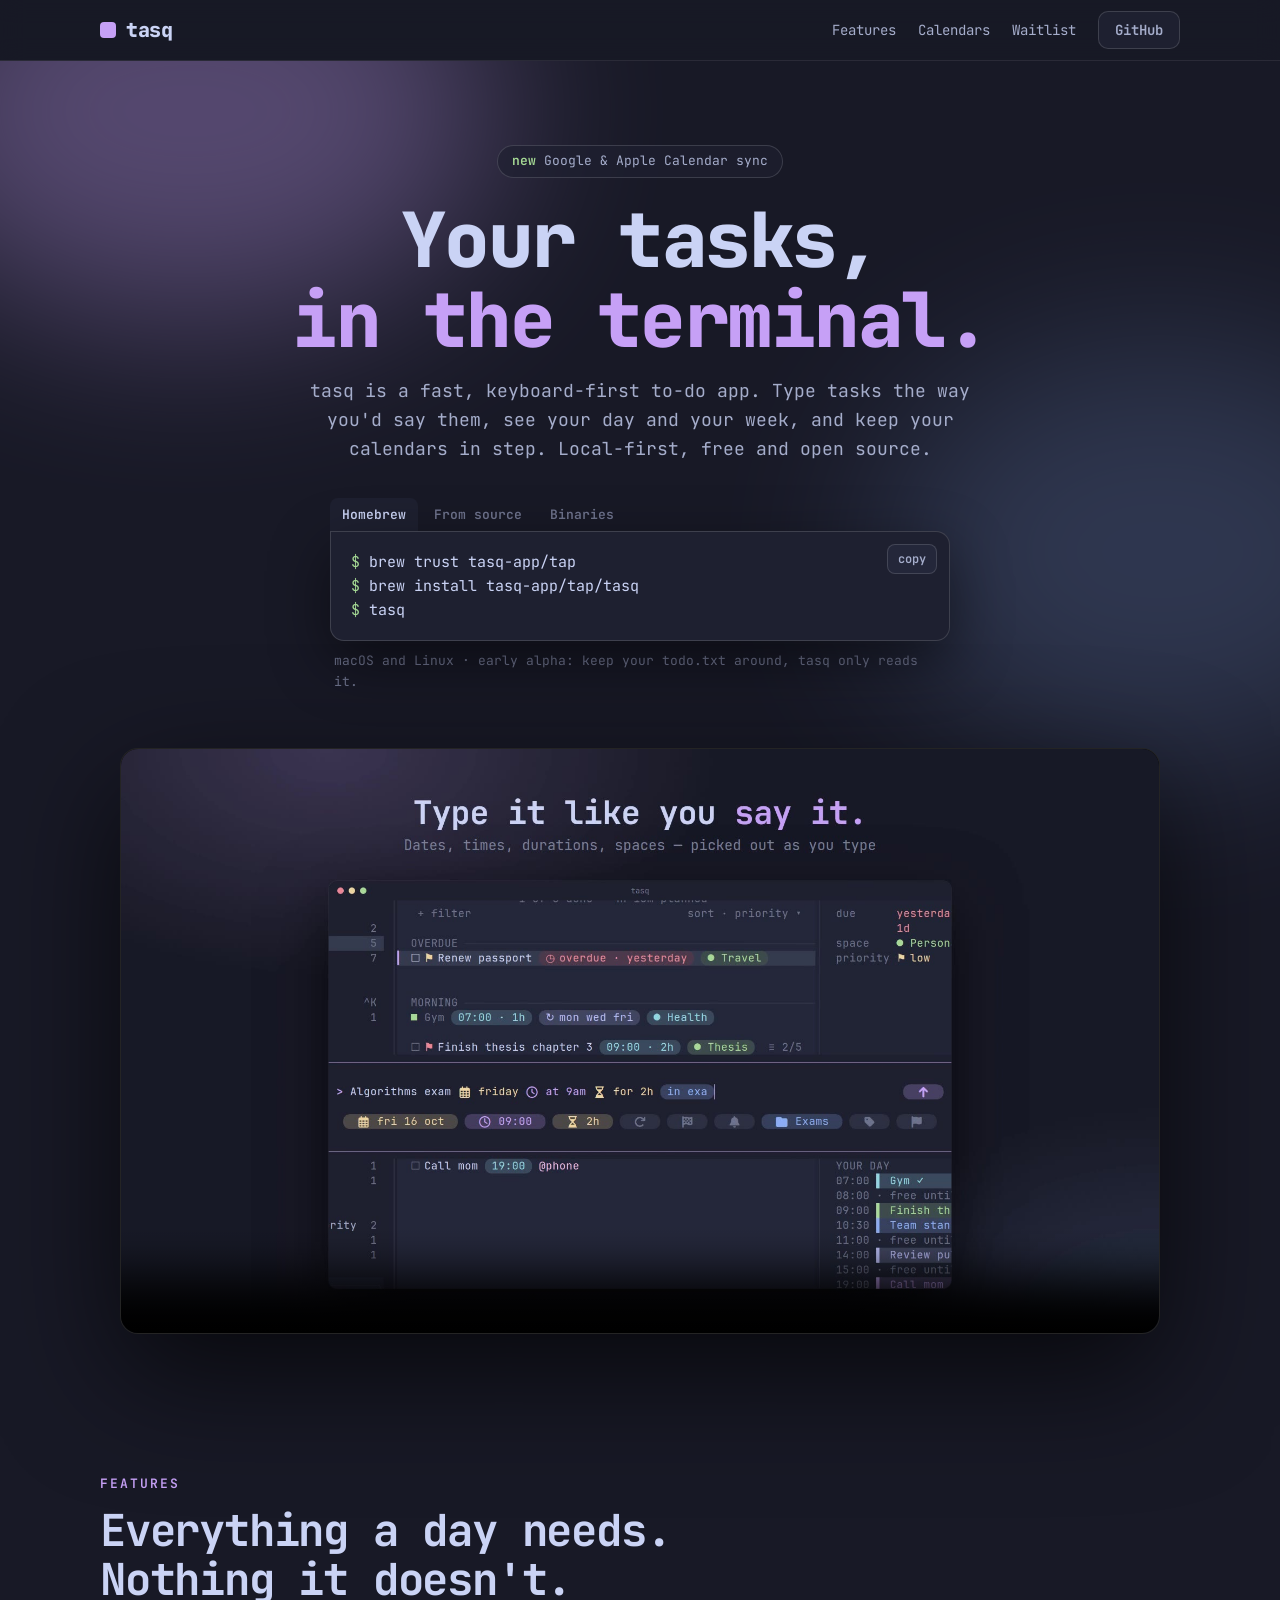
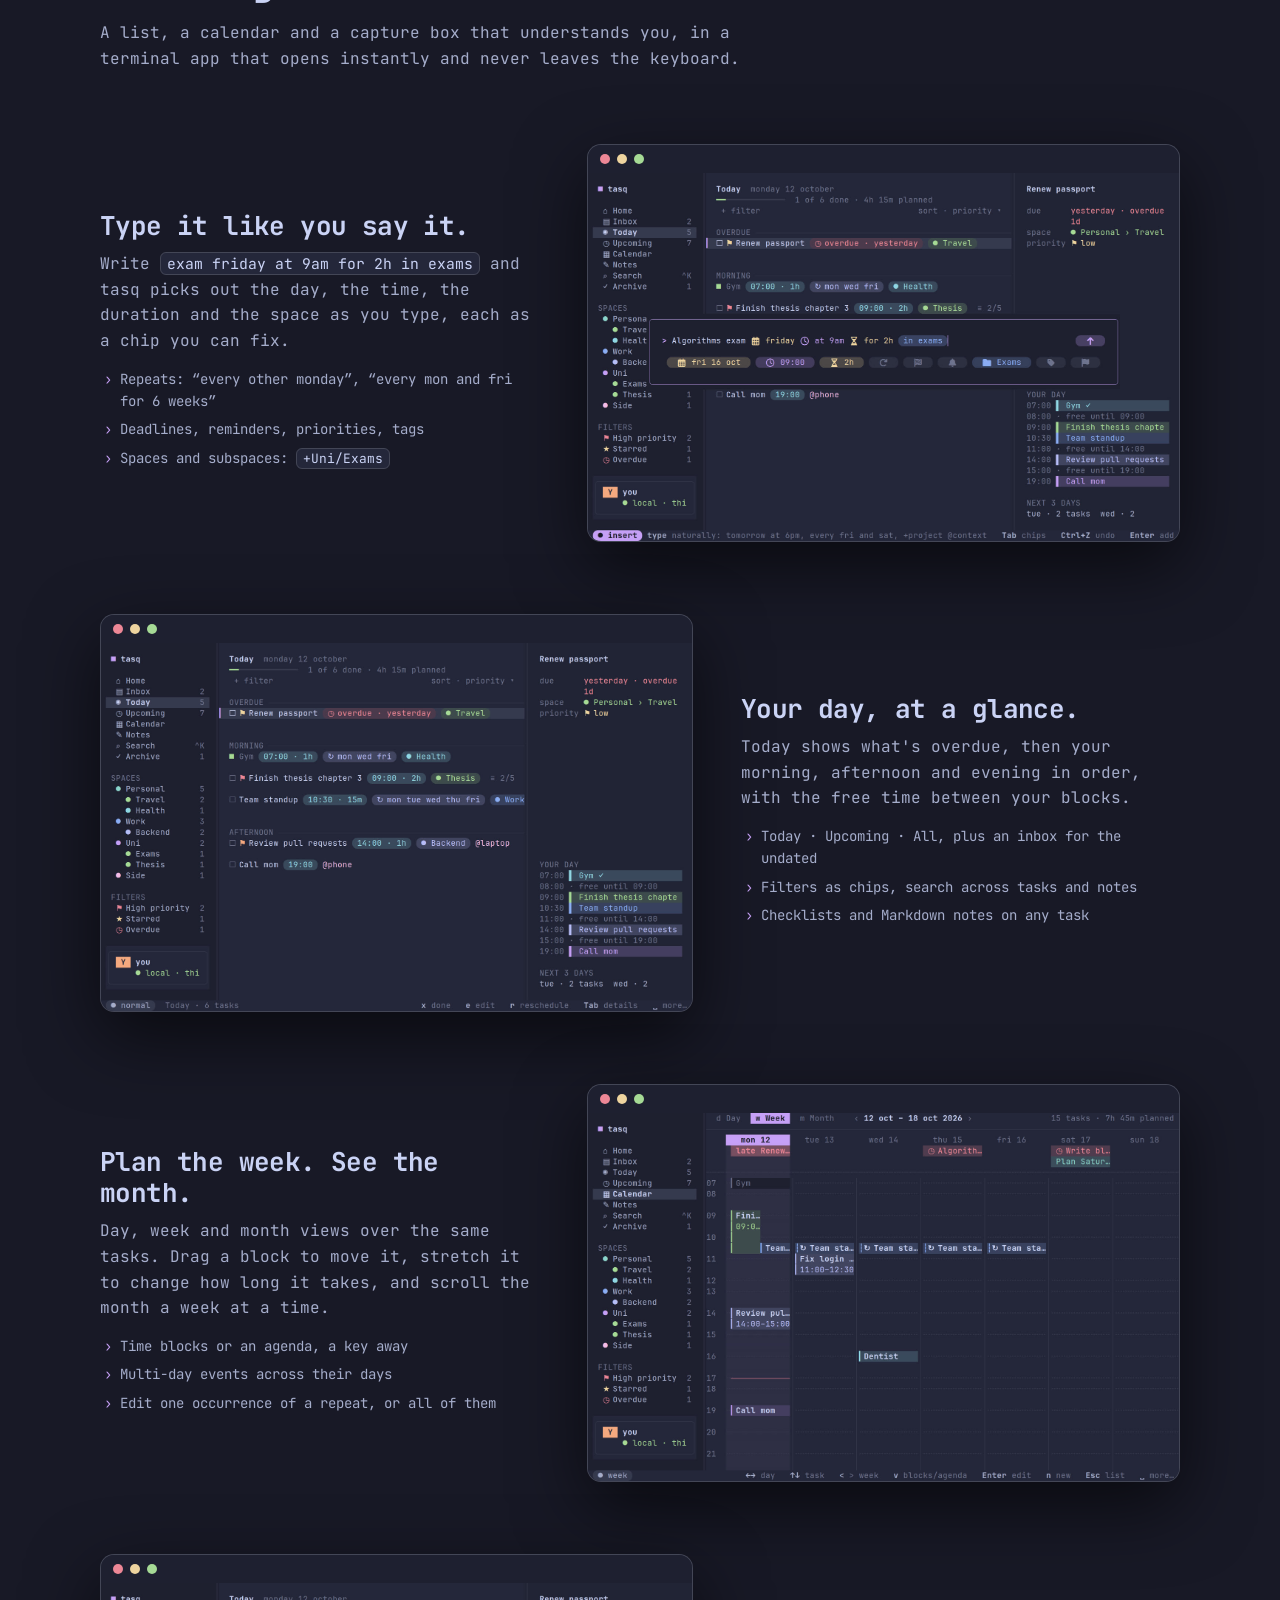
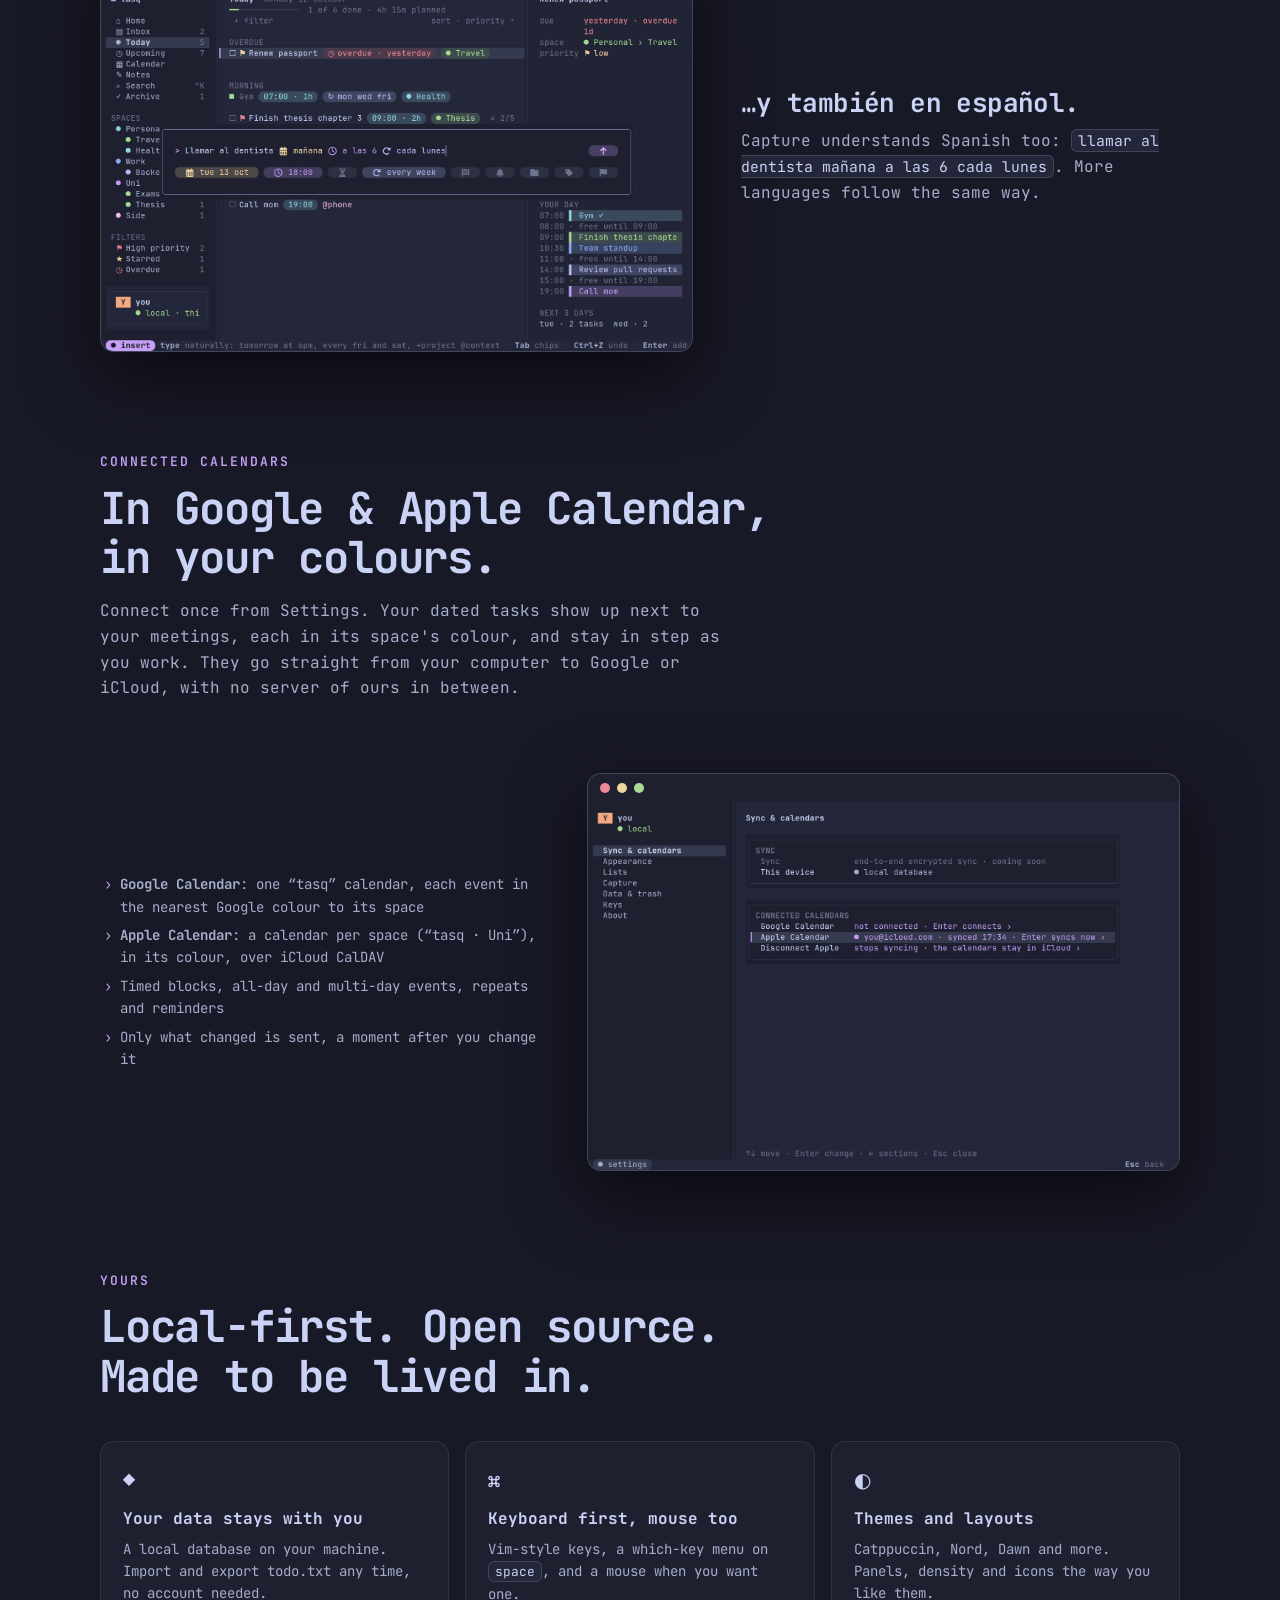
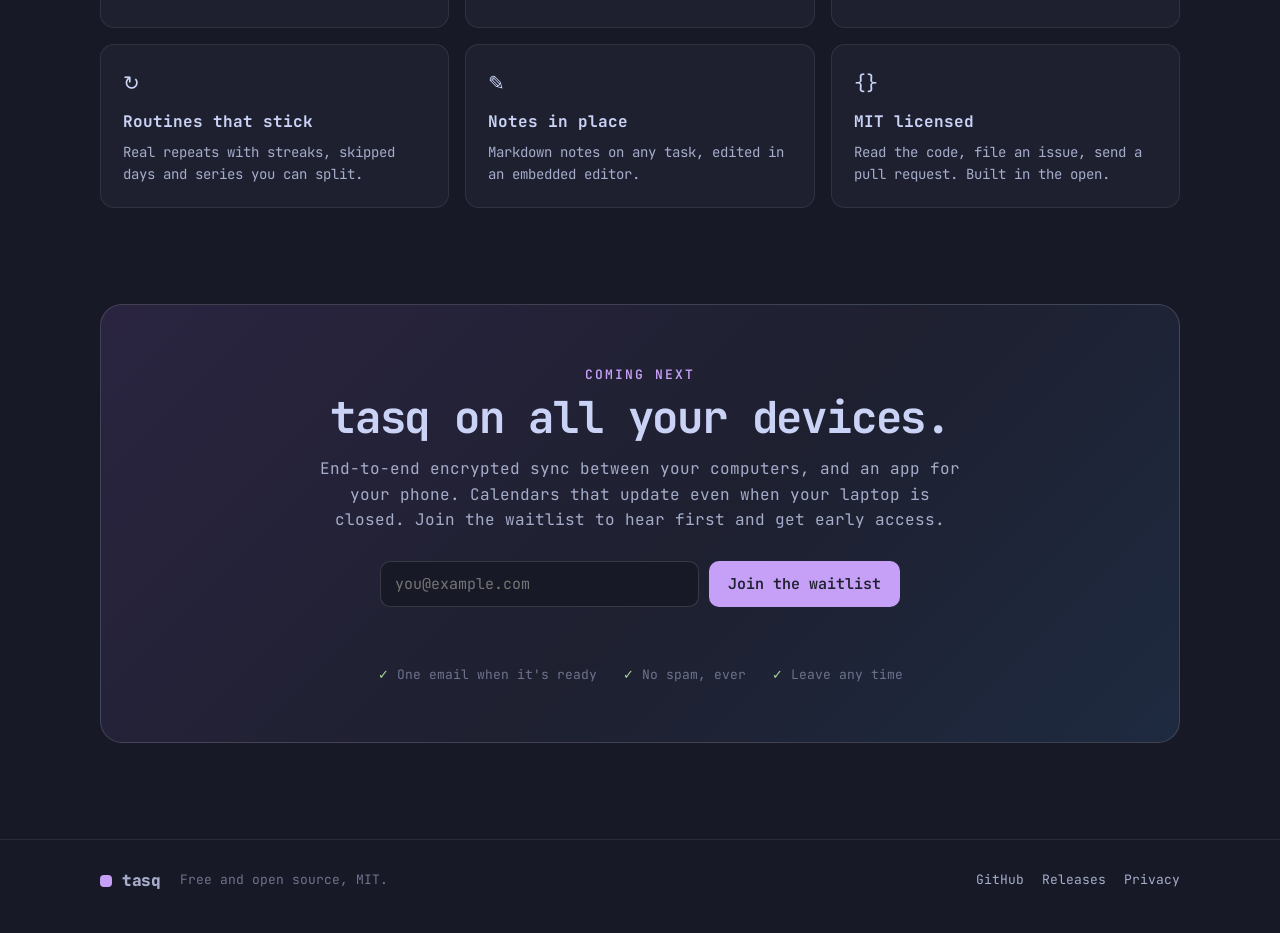
==== site/index.html @ 309f3941 "feat: landing page with the trailer, install and a waitlist site/ is a static landing page: the hero" ====
<!doctype html>
<html lang="en">
<head>
<meta charset="utf-8">
<meta name="viewport" content="width=device-width,initial-scale=1">
<title>tasq — your tasks, in the terminal</title>
<meta name="description" content="tasq is a fast, keyboard-first to-do app for the terminal: type tasks the way you'd say them, plan your day and week, and keep Google and Apple Calendar in step. Local-first, free and open source.">
<meta property="og:title" content="tasq — your tasks, in the terminal">
<meta property="og:description" content="Type tasks the way you'd say them, plan your week, sync to Google and Apple Calendar. Local-first, free and open source.">
<meta property="og:image" content="img/poster.jpg">
<meta name="twitter:card" content="summary_large_image">
<link rel="icon" href="data:image/svg+xml,%3Csvg xmlns='http://www.w3.org/2000/svg' viewBox='0 0 16 16'%3E%3Crect width='16' height='16' rx='3' fill='%23c6a0f6'/%3E%3C/svg%3E">
<link rel="preconnect" href="https://fonts.googleapis.com">
<link rel="preconnect" href="https://fonts.gstatic.com" crossorigin>
<link href="https://fonts.googleapis.com/css2?family=JetBrains+Mono:wght@400;600;800&display=swap" rel="stylesheet">
<style>
:root{
  --bg:#181926; --bg2:#1e2030; --panel:#24273a; --line:#ffffff14; --line2:#ffffff24;
  --fg:#cad3f5; --dim:#a5adcb; --mute:#6e738d;
  --accent:#c6a0f6; --green:#a6da95; --blue:#8aadf4; --pink:#f5bde6; --peach:#f5a97f; --red:#ed8796; --yellow:#eed49f;
  --r:14px; --mono:"JetBrains Mono",ui-monospace,SFMono-Regular,Menlo,monospace;
}
*{box-sizing:border-box}
html{scroll-behavior:smooth}
body{margin:0;background:var(--bg);color:var(--fg);font:16px/1.6 var(--mono);-webkit-font-smoothing:antialiased}
a{color:inherit}
img,video{display:block;max-width:100%;height:auto}
.wrap{max-width:1120px;margin:0 auto;padding:0 20px}
.glow{position:absolute;inset:0;pointer-events:none;overflow:hidden;z-index:0}
.glow::before,.glow::after{content:"";position:absolute;border-radius:50%;filter:blur(90px);opacity:.35}
.glow::before{width:620px;height:420px;left:-120px;top:-160px;background:#c6a0f6}
.glow::after{width:560px;height:420px;right:-160px;top:280px;background:#8aadf4;opacity:.2}

/* Nav */
nav{position:sticky;top:0;z-index:20;backdrop-filter:blur(12px);background:#181926cc;border-bottom:1px solid var(--line)}
nav .wrap{display:flex;align-items:center;gap:24px;height:60px}
.brand{display:flex;align-items:center;gap:10px;font-weight:800;font-size:20px;text-decoration:none;letter-spacing:-.5px}
.sq{width:16px;height:16px;border-radius:4px;background:var(--accent);display:inline-block}
nav .links{margin-left:auto;display:flex;gap:22px;align-items:center;font-size:14px}
nav .links a{text-decoration:none;color:var(--dim)}
nav .links a:hover{color:var(--fg)}
.btn{display:inline-flex;align-items:center;gap:8px;border-radius:10px;padding:9px 16px;font:600 14px var(--mono);text-decoration:none;border:1px solid var(--line2);background:var(--bg2);color:var(--fg);cursor:pointer}
.btn:hover{border-color:#ffffff40}
.btn.primary{background:var(--accent);color:#1e2030;border-color:transparent}
.btn.primary:hover{filter:brightness(1.07)}

/* Hero */
header{position:relative;padding:84px 0 40px;text-align:center}
header .wrap{position:relative;z-index:1}
.badge{display:inline-flex;gap:8px;align-items:center;font-size:13px;color:var(--dim);border:1px solid var(--line2);border-radius:99px;padding:5px 14px;background:#1e2030aa}
.badge b{color:var(--green);font-weight:600}
h1{font-size:clamp(38px,7vw,76px);line-height:1.05;letter-spacing:-2.5px;margin:22px 0 18px;font-weight:800}
h1 em{font-style:normal;color:var(--accent)}
.lede{max-width:720px;margin:0 auto;color:var(--dim);font-size:clamp(15px,2vw,18px)}

/* Install */
.install{max-width:620px;margin:34px auto 0;text-align:left}
.tabs{display:flex;gap:4px;font-size:13px}
.tabs button{font:600 13px var(--mono);color:var(--mute);background:none;border:0;padding:8px 12px;border-radius:8px 8px 0 0;cursor:pointer}
.tabs button[aria-selected=true]{color:var(--fg);background:var(--bg2)}
.term{position:relative;background:var(--bg2);border:1px solid var(--line2);border-radius:0 var(--r) var(--r) var(--r);padding:18px 64px 18px 20px;font-size:15px;box-shadow:0 20px 60px #0007}
.term pre{margin:0;white-space:pre-wrap;word-break:break-word;font:inherit}
.term .p{color:var(--green);user-select:none}
.term .c{color:var(--mute)}
.copy{position:absolute;right:12px;top:12px;font:600 12px var(--mono);color:var(--dim);background:var(--panel);border:1px solid var(--line2);border-radius:8px;padding:6px 10px;cursor:pointer}
.copy:hover{color:var(--fg)}
.note{font-size:13px;color:var(--mute);margin:10px 4px 0}
.note a{color:var(--dim)}

/* Video */
.film{position:relative;z-index:1;margin:56px auto 0;max-width:1040px;border-radius:18px;overflow:hidden;border:1px solid var(--line2);box-shadow:0 40px 120px #000a;background:#000}
.film video{width:100%;aspect-ratio:16/9;height:auto}

/* Sections */
section{padding:96px 0 0}
.kicker{font-size:13px;letter-spacing:2px;text-transform:uppercase;color:var(--accent);font-weight:600}
h2{font-size:clamp(28px,4.4vw,44px);line-height:1.12;letter-spacing:-1.2px;margin:10px 0 14px}
.sub{color:var(--dim);max-width:640px}
.feature{display:grid;grid-template-columns:1fr 1.35fr;gap:48px;align-items:center;margin-top:72px}
.feature.flip{grid-template-columns:1.35fr 1fr}
.feature.flip .text{order:2}
.feature h3{font-size:26px;letter-spacing:-.6px;margin:0 0 10px;line-height:1.2}
.feature p{color:var(--dim);margin:0 0 14px}
.feature ul{margin:0;padding:0;list-style:none;color:var(--dim);font-size:14px}
.feature li{padding-left:20px;position:relative;margin:6px 0}
.feature li::before{content:"›";position:absolute;left:4px;color:var(--accent)}
.shot{border-radius:var(--r);overflow:hidden;border:1px solid var(--line2);box-shadow:0 24px 70px #0009;background:var(--panel)}
.shot .bar{height:28px;background:#1e2030;display:flex;gap:7px;align-items:center;padding-left:12px}
.shot .bar i{width:10px;height:10px;border-radius:50%;background:#ed8796}
.shot .bar i:nth-child(2){background:#eed49f}.shot .bar i:nth-child(3){background:#a6da95}
code.k{font:inherit;color:var(--fg);background:var(--panel);border:1px solid var(--line2);border-radius:6px;padding:1px 6px;font-size:.92em}

.grid{display:grid;grid-template-columns:repeat(3,1fr);gap:16px;margin-top:40px}
.card{background:var(--bg2);border:1px solid var(--line);border-radius:var(--r);padding:22px}
.card h4{margin:0 0 6px;font-size:16px}
.card p{margin:0;color:var(--dim);font-size:14px}
.card .ic{font-size:20px;margin-bottom:10px;display:block}

/* Waitlist */
.wait{position:relative;margin-top:96px;border-radius:22px;border:1px solid var(--line2);background:linear-gradient(135deg,#2a2440,#1e2030 55%,#1e2a40);padding:56px 40px;text-align:center;overflow:hidden}
.wait h2{margin-top:6px}
.wait .sub{margin:0 auto}
form.join{display:flex;gap:10px;max-width:520px;margin:28px auto 0}
form.join input{flex:1;min-width:0;font:15px var(--mono);color:var(--fg);background:#181926;border:1px solid var(--line2);border-radius:10px;padding:12px 14px}
form.join input:focus{outline:2px solid #c6a0f655;border-color:var(--accent)}
form.join .btn{padding:12px 18px;font-size:15px}
.hp{position:absolute;left:-9999px}
.msg{min-height:24px;margin-top:12px;font-size:14px;color:var(--dim)}
.msg.ok{color:var(--green)}.msg.err{color:var(--red)}
.perks{display:flex;gap:26px;justify-content:center;flex-wrap:wrap;margin-top:22px;font-size:13px;color:var(--mute)}
.perks span::before{content:"✓ ";color:var(--green)}

footer{margin-top:96px;border-top:1px solid var(--line);padding:28px 0 40px;color:var(--mute);font-size:13px}
footer .wrap{display:flex;gap:20px;flex-wrap:wrap;align-items:center}
footer .r{margin-left:auto;display:flex;gap:18px}
footer a{color:var(--dim);text-decoration:none}

@media (max-width:860px){
  .feature,.feature.flip{grid-template-columns:1fr;gap:22px;margin-top:56px}
  .feature.flip .text{order:0}
  .grid{grid-template-columns:1fr}
  nav .links a.hide{display:none}
  .wait{padding:40px 20px}
  form.join{flex-direction:column}
}
@media (prefers-reduced-motion:reduce){html{scroll-behavior:auto}}
</style>
</head>
<body>

<nav><div class="wrap">
  <a class="brand" href="#"><span class="sq"></span>tasq</a>
  <div class="links">
    <a class="hide" href="#features">Features</a>
    <a class="hide" href="#calendars">Calendars</a>
    <a href="#waitlist">Waitlist</a>
    <a class="btn" href="https://github.com/tasq-app/tasq">GitHub</a>
  </div>
</div></nav>

<header>
  <div class="glow"></div>
  <div class="wrap">
    <span class="badge"><b>new</b> Google &amp; Apple Calendar sync</span>
    <h1>Your tasks,<br><em>in the terminal.</em></h1>
    <p class="lede">tasq is a fast, keyboard-first to-do app. Type tasks the way you'd say them, see your day and your week, and keep your calendars in step. Local-first, free and open source.</p>

    <div class="install" id="install">
      <div class="tabs" role="tablist">
        <button role="tab" aria-selected="true" data-tab="brew">Homebrew</button>
        <button role="tab" aria-selected="false" data-tab="source">From source</button>
        <button role="tab" aria-selected="false" data-tab="bin">Binaries</button>
      </div>
      <div class="term">
        <pre data-pane="brew"><span class="p">$ </span>brew trust tasq-app/tap
<span class="p">$ </span>brew install tasq-app/tap/tasq
<span class="p">$ </span>tasq</pre>
        <pre data-pane="source" hidden><span class="p">$ </span>git clone https://github.com/tasq-app/tasq
<span class="p">$ </span>cd tasq &amp;&amp; ./install.sh</pre>
        <pre data-pane="bin" hidden><span class="c"># macOS (Apple silicon, Intel), Linux (x86_64, arm64), Windows</span>
<span class="p">→ </span><a href="https://github.com/tasq-app/tasq/releases/latest">github.com/tasq-app/tasq/releases</a></pre>
        <button class="copy" type="button">copy</button>
      </div>
      <p class="note">macOS and Linux · early alpha: keep your todo.txt around, tasq only reads it.</p>
    </div>

    <div class="film">
      <video src="tasq-trailer.mp4" poster="img/poster.jpg" controls playsinline muted preload="metadata"></video>
    </div>
  </div>
</header>

<main class="wrap">

<section id="features">
  <span class="kicker">Features</span>
  <h2>Everything a day needs.<br>Nothing it doesn't.</h2>
  <p class="sub">A list, a calendar and a capture box that understands you, in a terminal app that opens instantly and never leaves the keyboard.</p>

  <div class="feature">
    <div class="text">
      <h3>Type it like you say it.</h3>
      <p>Write <code class="k">exam friday at 9am for 2h in exams</code> and tasq picks out the day, the time, the duration and the space as you type, each as a chip you can fix.</p>
      <ul>
        <li>Repeats: “every other monday”, “every mon and fri for 6 weeks”</li>
        <li>Deadlines, reminders, priorities, tags</li>
        <li>Spaces and subspaces: <code class="k">+Uni/Exams</code></li>
      </ul>
    </div>
    <div class="shot"><div class="bar"><i></i><i></i><i></i></div><img src="img/capture.jpg" alt="The add box picking out friday, 9am, 2h and the Exams space as chips" width="1600" height="997" loading="lazy"></div>
  </div>

  <div class="feature flip">
    <div class="text">
      <h3>Your day, at a glance.</h3>
      <p>Today shows what's overdue, then your morning, afternoon and evening in order, with the free time between your blocks.</p>
      <ul>
        <li>Today · Upcoming · All, plus an inbox for the undated</li>
        <li>Filters as chips, search across tasks and notes</li>
        <li>Checklists and Markdown notes on any task</li>
      </ul>
    </div>
    <div class="shot"><div class="bar"><i></i><i></i><i></i></div><img src="img/today.jpg" alt="The Today view with overdue, morning and afternoon tasks and a YOUR DAY timeline" width="1600" height="997" loading="lazy"></div>
  </div>

  <div class="feature">
    <div class="text">
      <h3>Plan the week. See the month.</h3>
      <p>Day, week and month views over the same tasks. Drag a block to move it, stretch it to change how long it takes, and scroll the month a week at a time.</p>
      <ul>
        <li>Time blocks or an agenda, a key away</li>
        <li>Multi-day events across their days</li>
        <li>Edit one occurrence of a repeat, or all of them</li>
      </ul>
    </div>
    <div class="shot"><div class="bar"><i></i><i></i><i></i></div><img src="img/week.jpg" alt="The week view with time blocks for each day" width="1600" height="997" loading="lazy"></div>
  </div>

  <div class="feature flip">
    <div class="text">
      <h3>…y también en español.</h3>
      <p>Capture understands Spanish too: <code class="k">llamar al dentista mañana a las 6 cada lunes</code>. More languages follow the same way.</p>
    </div>
    <div class="shot"><div class="bar"><i></i><i></i><i></i></div><img src="img/spanish.jpg" alt="Spanish capture: mañana, a las 6 and cada lunes picked out as chips" width="1600" height="997" loading="lazy"></div>
  </div>
</section>

<section id="calendars">
  <span class="kicker">Connected calendars</span>
  <h2>In Google &amp; Apple Calendar,<br>in your colours.</h2>
  <p class="sub">Connect once from Settings. Your dated tasks show up next to your meetings, each in its space's colour, and stay in step as you work. They go straight from your computer to Google or iCloud, with no server of ours in between.</p>
  <div class="feature">
    <div class="text">
      <ul>
        <li><b>Google Calendar</b>: one “tasq” calendar, each event in the nearest Google colour to its space</li>
        <li><b>Apple Calendar</b>: a calendar per space (“tasq · Uni”), in its colour, over iCloud CalDAV</li>
        <li>Timed blocks, all-day and multi-day events, repeats and reminders</li>
        <li>Only what changed is sent, a moment after you change it</li>
      </ul>
    </div>
    <div class="shot"><div class="bar"><i></i><i></i><i></i></div><img src="img/calendars.jpg" alt="Settings with Google Calendar and a connected Apple Calendar" width="1600" height="997" loading="lazy"></div>
  </div>
</section>

<section>
  <span class="kicker">Yours</span>
  <h2>Local-first. Open source.<br>Made to be lived in.</h2>
  <div class="grid">
    <div class="card"><span class="ic">◆</span><h4>Your data stays with you</h4><p>A local database on your machine. Import and export todo.txt any time, no account needed.</p></div>
    <div class="card"><span class="ic">⌘</span><h4>Keyboard first, mouse too</h4><p>Vim-style keys, a which-key menu on <code class="k">space</code>, and a mouse when you want one.</p></div>
    <div class="card"><span class="ic">◐</span><h4>Themes and layouts</h4><p>Catppuccin, Nord, Dawn and more. Panels, density and icons the way you like them.</p></div>
    <div class="card"><span class="ic">↻</span><h4>Routines that stick</h4><p>Real repeats with streaks, skipped days and series you can split.</p></div>
    <div class="card"><span class="ic">✎</span><h4>Notes in place</h4><p>Markdown notes on any task, edited in an embedded editor.</p></div>
    <div class="card"><span class="ic">{}</span><h4>MIT licensed</h4><p>Read the code, file an issue, send a pull request. Built in the open.</p></div>
  </div>
</section>

<div class="wait" id="waitlist">
  <span class="kicker">Coming next</span>
  <h2>tasq on all your devices.</h2>
  <p class="sub">End-to-end encrypted sync between your computers, and an app for your phone. Calendars that update even when your laptop is closed. Join the waitlist to hear first and get early access.</p>
  <form class="join" id="join" novalidate>
    <input type="email" name="email" placeholder="you@example.com" autocomplete="email" required aria-label="Email address">
    <input class="hp" type="text" name="_gotcha" tabindex="-1" autocomplete="off" aria-hidden="true">
    <button class="btn primary" type="submit">Join the waitlist</button>
  </form>
  <div class="msg" id="msg" role="status"></div>
  <div class="perks"><span>One email when it's ready</span><span>No spam, ever</span><span>Leave any time</span></div>
</div>

</main>

<footer><div class="wrap">
  <a class="brand" href="#" style="font-size:16px"><span class="sq" style="width:12px;height:12px"></span>tasq</a>
  <span>Free and open source, MIT.</span>
  <div class="r">
    <a href="https://github.com/tasq-app/tasq">GitHub</a>
    <a href="https://github.com/tasq-app/tasq/releases">Releases</a>
    <a href="https://github.com/tasq-app/tasq/blob/main/PRIVACY.md">Privacy</a>
  </div>
</div></footer>

<script>
// Where waitlist sign-ups go: a Formspree-style endpoint (POST, JSON back).
// Empty: the form opens an email instead.
const WAITLIST_ENDPOINT = "";
const WAITLIST_EMAIL = "jfgm299@gmail.com";

// Install tabs and copy.
const panes = document.querySelectorAll('[data-pane]');
document.querySelectorAll('[data-tab]').forEach(b => b.addEventListener('click', () => {
  document.querySelectorAll('[data-tab]').forEach(x => x.setAttribute('aria-selected', x === b));
  panes.forEach(p => p.hidden = p.dataset.pane !== b.dataset.tab);
}));
document.querySelector('.copy').addEventListener('click', async e => {
  const pane = [...panes].find(p => !p.hidden);
  const text = pane.dataset.pane === 'bin'
    ? 'https://github.com/tasq-app/tasq/releases/latest'
    : pane.innerText.split('\n').map(l => l.replace(/^\$ /, '')).join('\n');
  try { await navigator.clipboard.writeText(text); e.target.textContent = 'copied'; }
  catch { e.target.textContent = 'select'; }
  setTimeout(() => e.target.textContent = 'copy', 1600);
});

// Waitlist.
const form = document.getElementById('join'), msg = document.getElementById('msg');
form.addEventListener('submit', async e => {
  e.preventDefault();
  const email = form.email.value.trim();
  msg.className = 'msg';
  if (!/^[^\s@]+@[^\s@]+\.[^\s@]+$/.test(email)) {
    msg.textContent = 'That email doesn\'t look right.'; msg.classList.add('err'); return;
  }
  if (form._gotcha.value) return;
  if (!WAITLIST_ENDPOINT) {
    location.href = `mailto:${WAITLIST_EMAIL}?subject=${encodeURIComponent('tasq waitlist')}&body=${encodeURIComponent('Add me to the tasq waitlist: ' + email)}`;
    return;
  }
  const btn = form.querySelector('button'); btn.disabled = true; msg.textContent = 'Joining…';
  try {
    const r = await fetch(WAITLIST_ENDPOINT, { method: 'POST', headers: { 'Accept': 'application/json' }, body: new FormData(form) });
    if (!r.ok) throw new Error(r.status);
    form.reset(); msg.textContent = 'You\'re on the list. Thanks!'; msg.classList.add('ok');
  } catch {
    msg.textContent = 'Couldn\'t sign you up just now, try again in a moment.'; msg.classList.add('err');
  } finally { btn.disabled = false; }
});
</script>
</body>
</html>
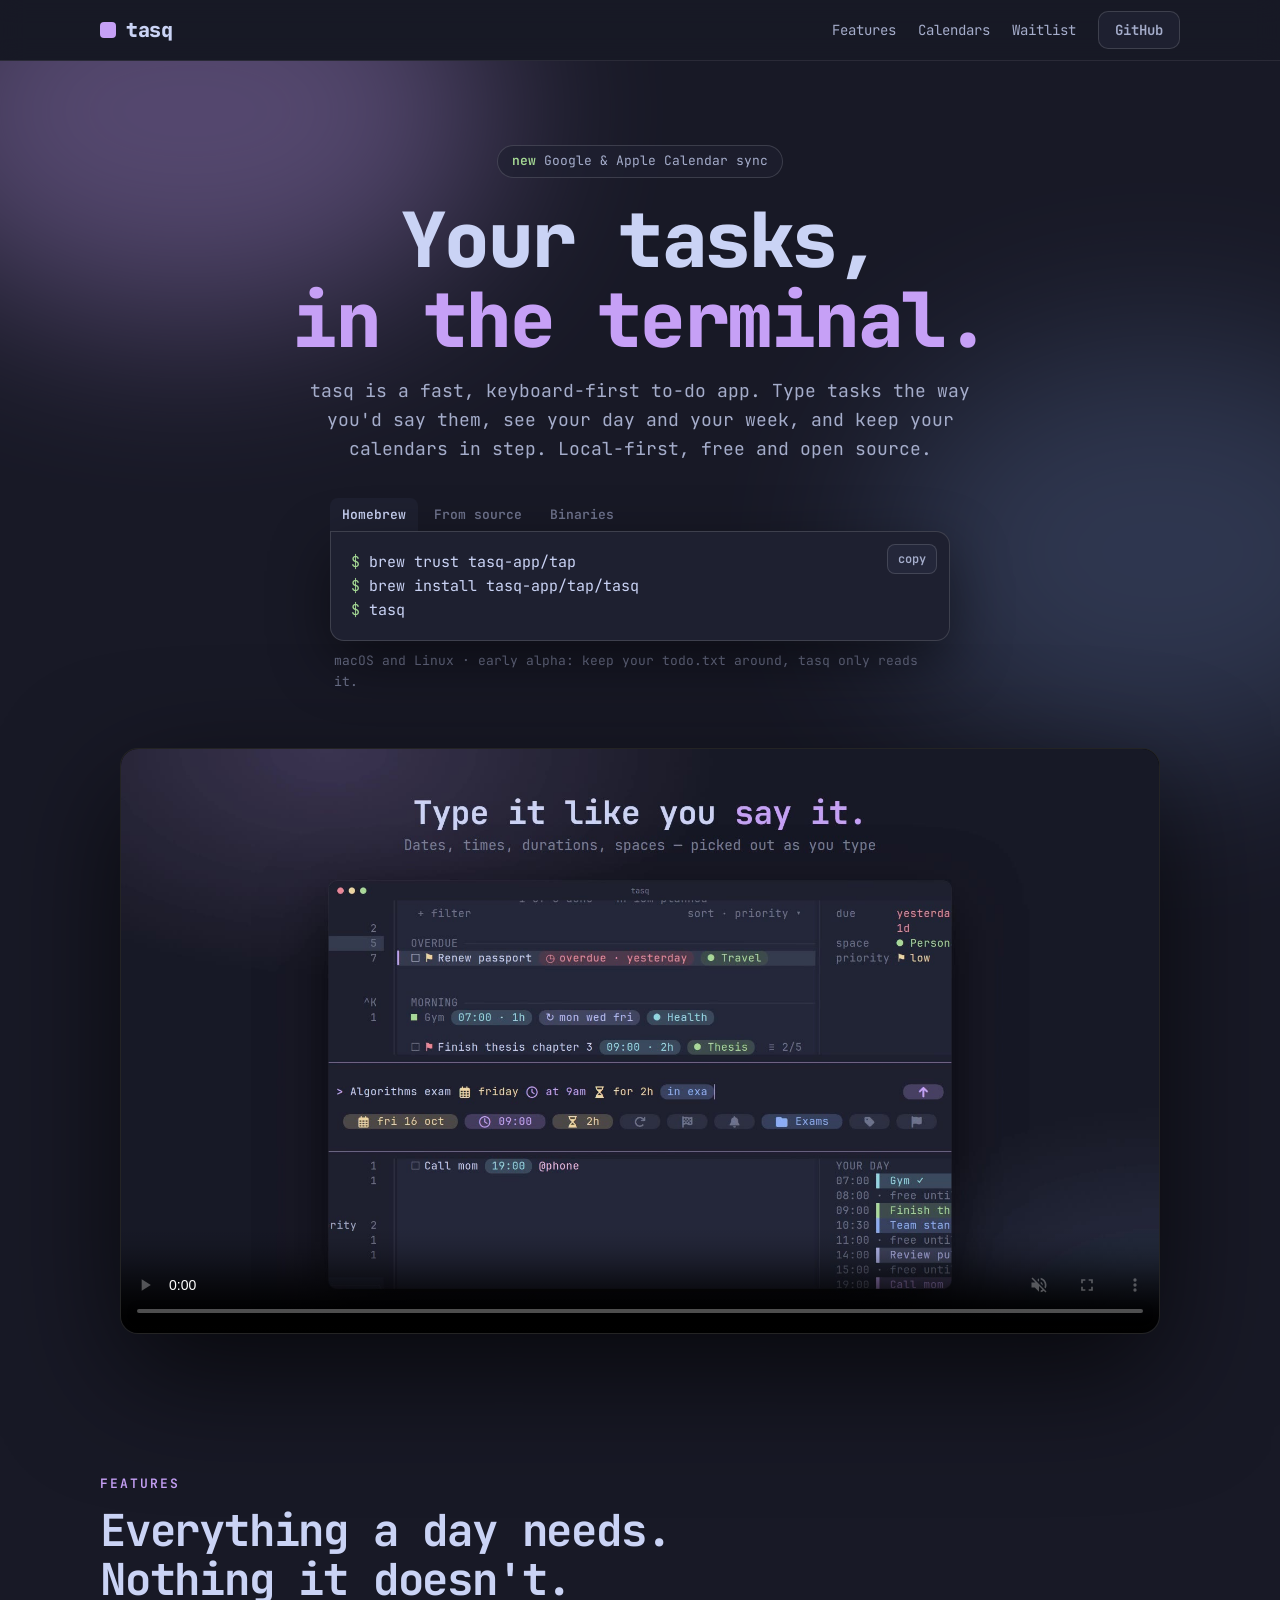
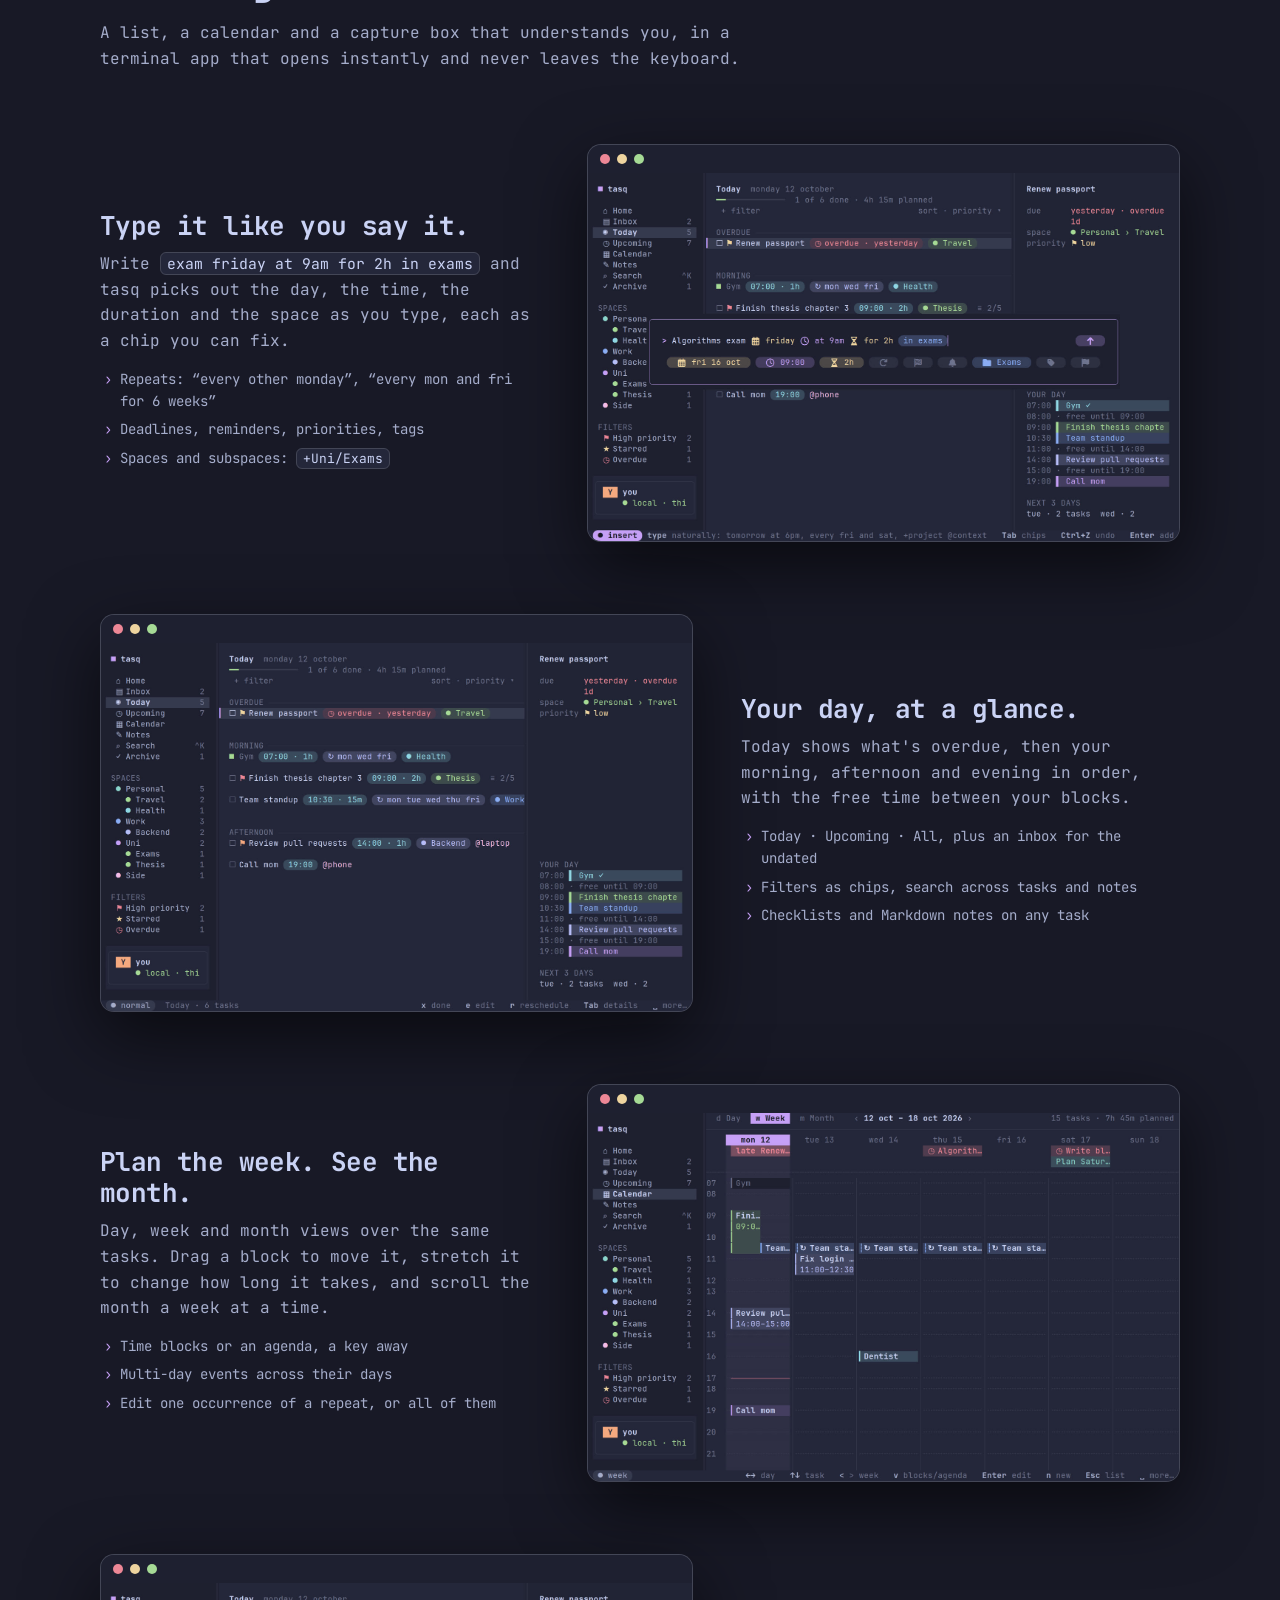
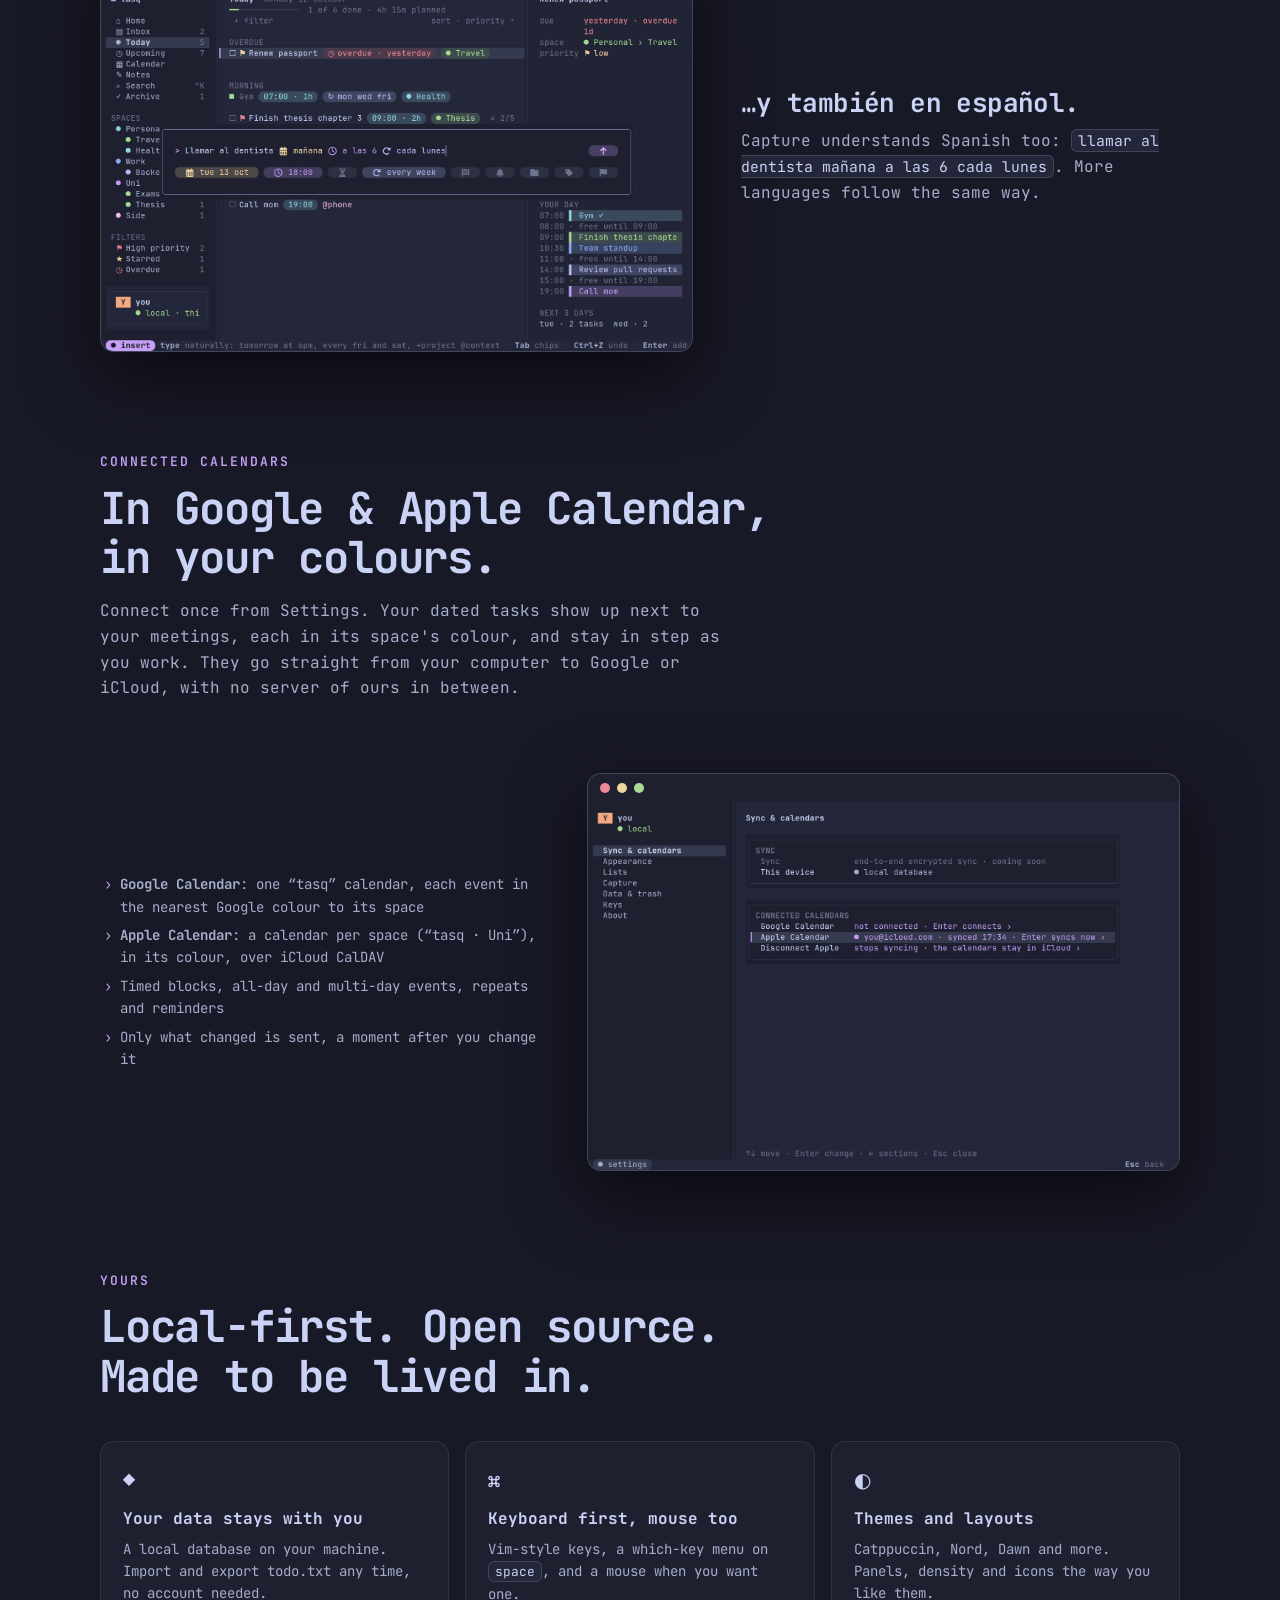
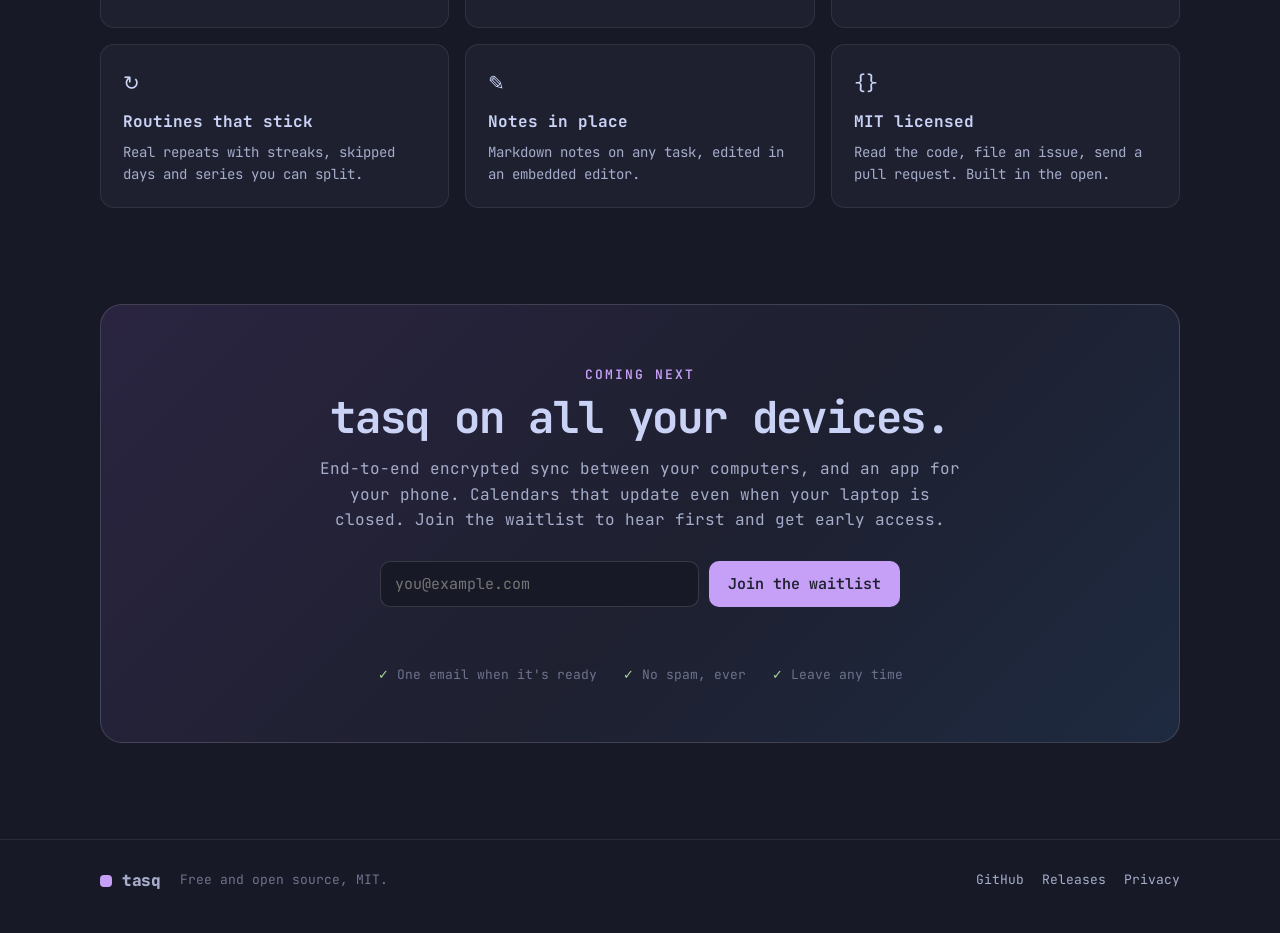
==== commit 9149f845: "chore: send waitlist sign-ups to Formspree" ====
--- a/site/index.html
+++ b/site/index.html
@@ -283,7 +283,7 @@
 <script>
 // Where waitlist sign-ups go: a Formspree-style endpoint (POST, JSON back).
 // Empty: the form opens an email instead.
-const WAITLIST_ENDPOINT = "";
+const WAITLIST_ENDPOINT = "https://formspree.io/f/meaawjvy";
 const WAITLIST_EMAIL = "jfgm299@gmail.com";
 
 // Install tabs and copy.
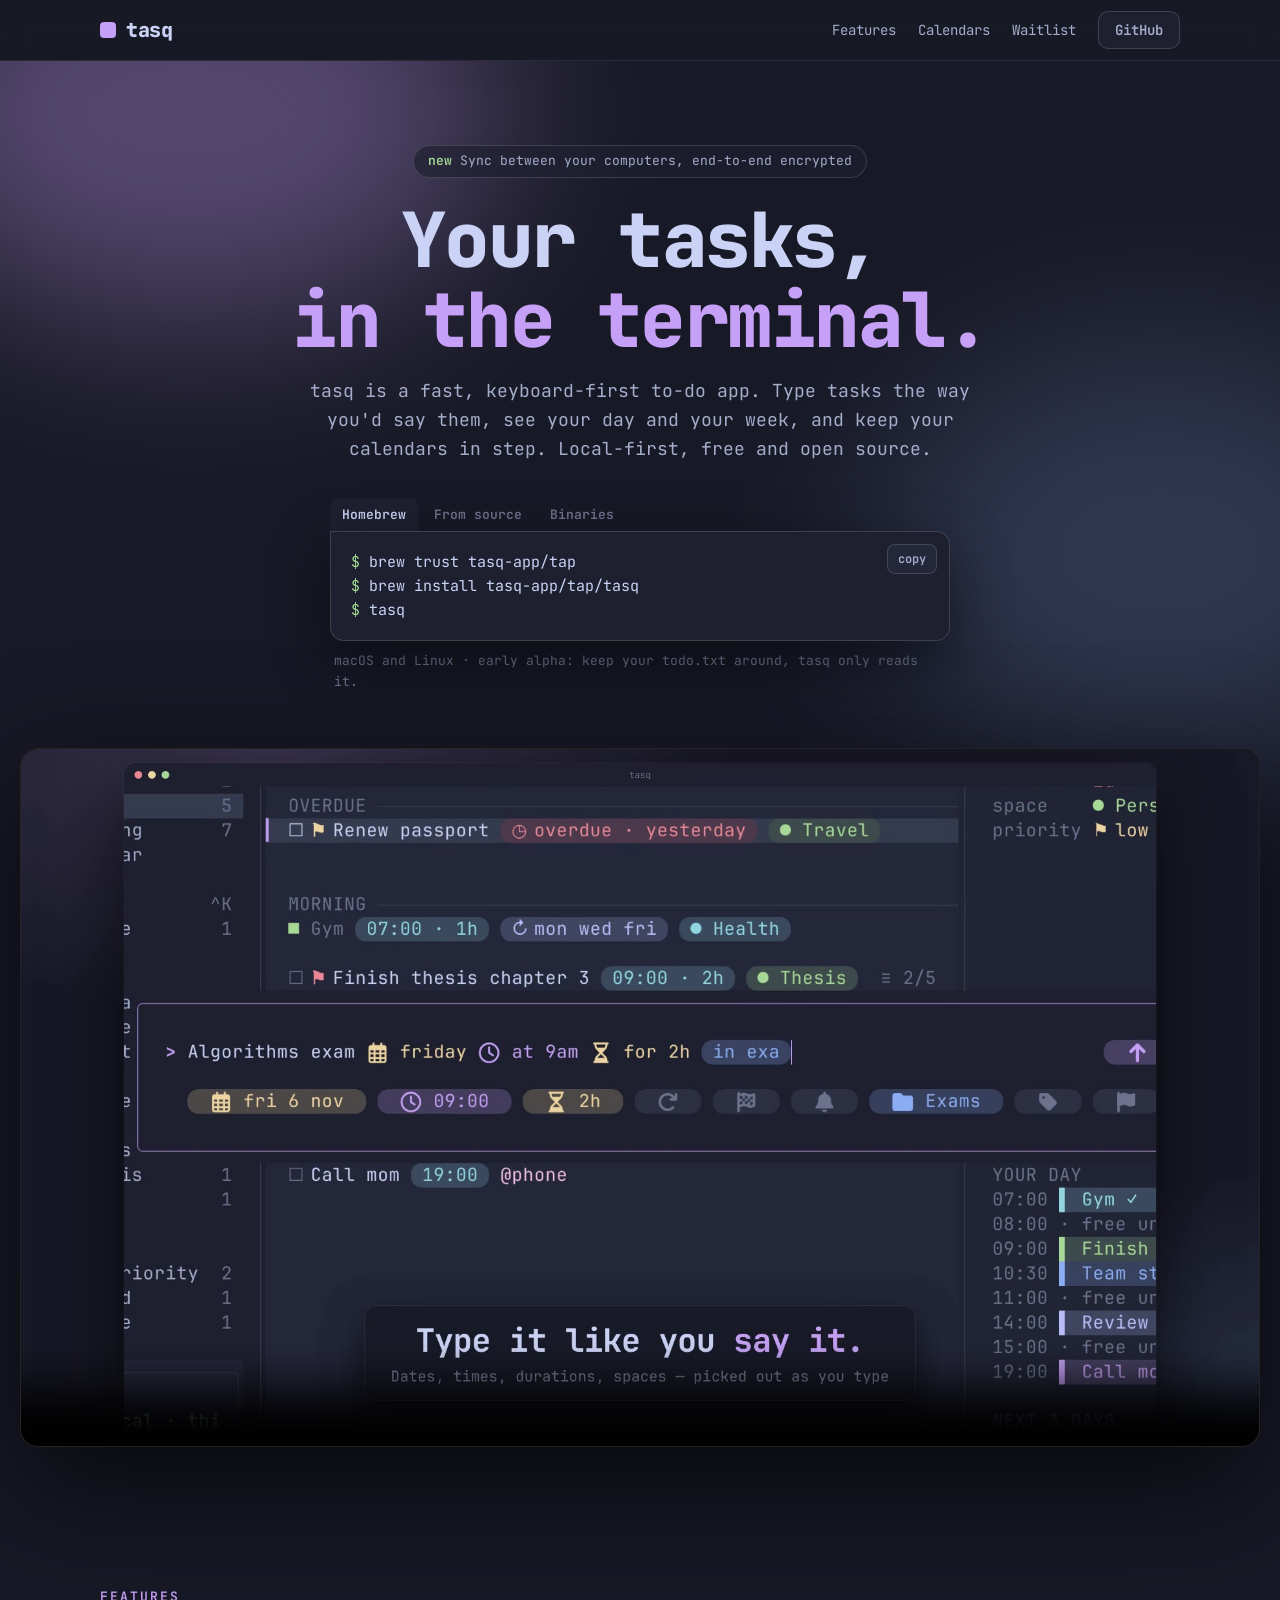
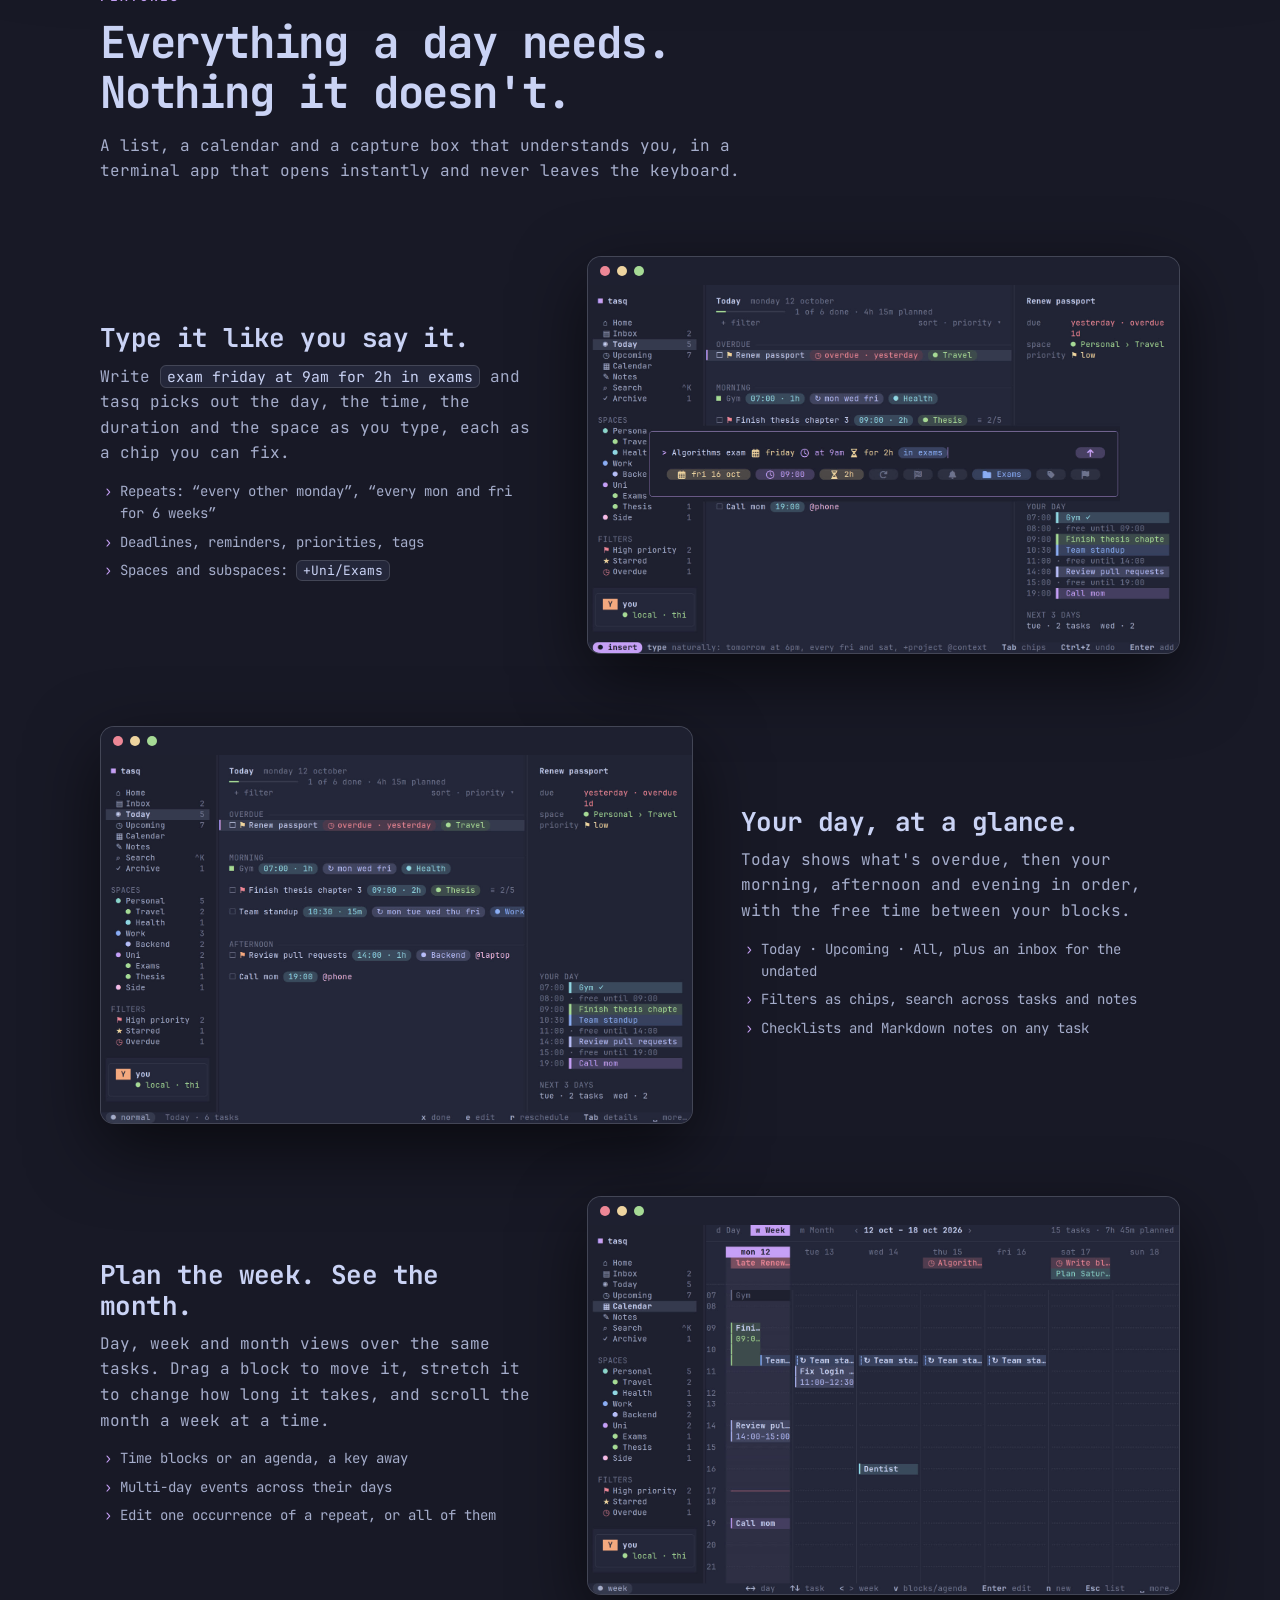
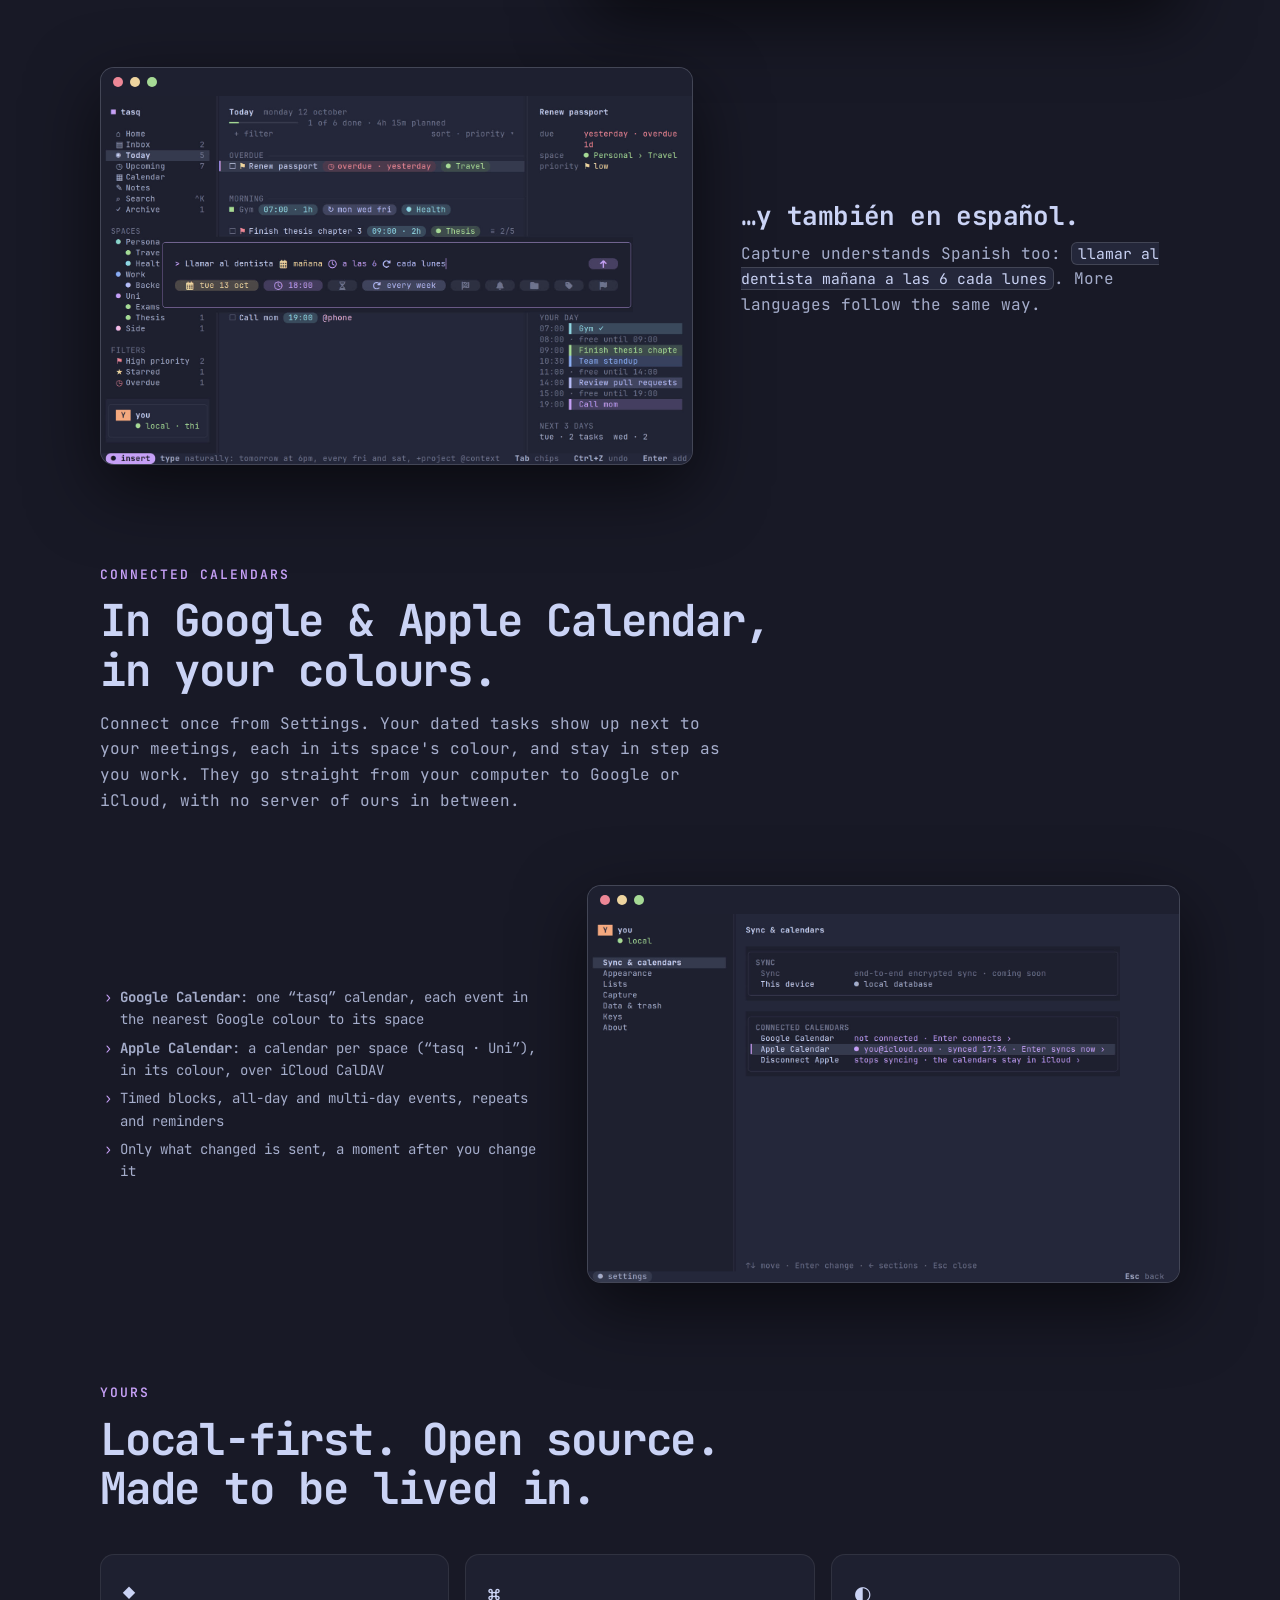
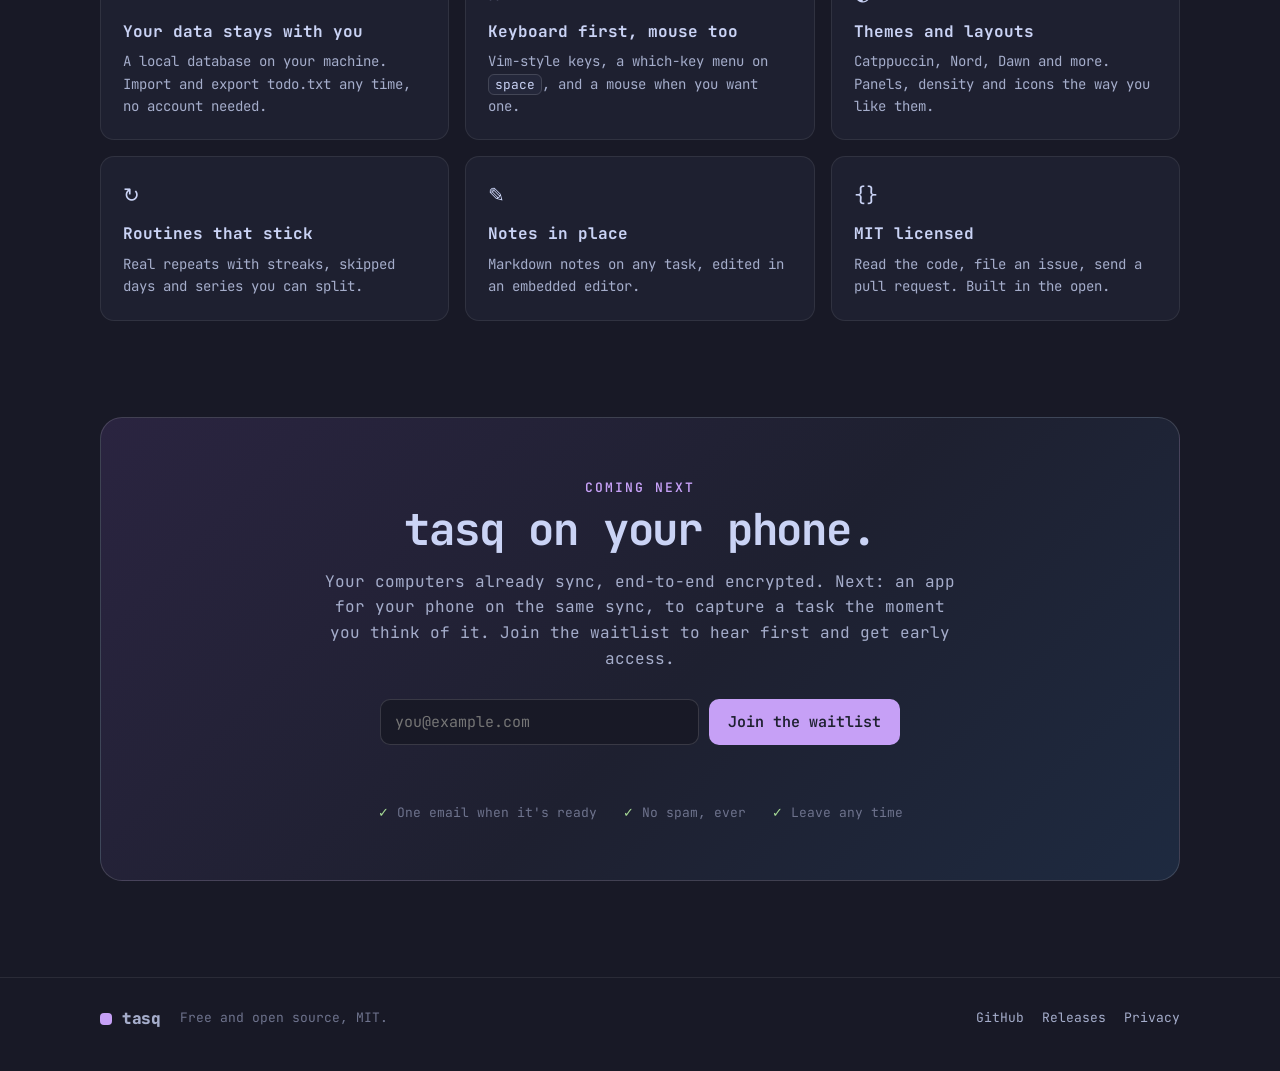
==== commit 2e33e246: "chore: a bigger trailer, and a portrait cut for phones The trailer was a small window in a wide fram" ====
--- a/site/index.html
+++ b/site/index.html
@@ -68,8 +68,14 @@
 .note a{color:var(--dim)}
 
 /* Video */
-.film{position:relative;z-index:1;margin:56px auto 0;max-width:1040px;border-radius:18px;overflow:hidden;border:1px solid var(--line2);box-shadow:0 40px 120px #000a;background:#000}
-.film video{width:100%;aspect-ratio:16/9;height:auto}
+/* Wider than the text column: the trailer is the page's centrepiece. */
+.film{position:relative;z-index:1;left:50%;transform:translateX(-50%);margin-top:56px;width:min(1280px,calc(100vw - 40px));border-radius:18px;overflow:hidden;border:1px solid var(--line2);box-shadow:0 40px 120px #000a;background:#000}
+.film video{display:block;width:100%;aspect-ratio:16/9;height:auto}
+/* Phones get the portrait cut, close on the action. */
+@media (max-width:700px){
+  .film{width:calc(100vw - 32px);border-radius:14px}
+  .film video{aspect-ratio:4/5}
+}
 
 /* Sections */
 section{padding:96px 0 0}
@@ -141,7 +147,7 @@
 <header>
   <div class="glow"></div>
   <div class="wrap">
-    <span class="badge"><b>new</b> Google &amp; Apple Calendar sync</span>
+    <span class="badge"><b>new</b> Sync between your computers, end-to-end encrypted</span>
     <h1>Your tasks,<br><em>in the terminal.</em></h1>
     <p class="lede">tasq is a fast, keyboard-first to-do app. Type tasks the way you'd say them, see your day and your week, and keep your calendars in step. Local-first, free and open source.</p>
 
@@ -165,7 +171,7 @@
     </div>
 
     <div class="film">
-      <video src="tasq-trailer.mp4" poster="img/poster.jpg" controls playsinline muted preload="metadata"></video>
+      <video id="trailer" poster="img/poster.jpg" autoplay muted loop playsinline controls preload="metadata"></video>
     </div>
   </div>
 </header>
@@ -257,8 +263,8 @@
 
 <div class="wait" id="waitlist">
   <span class="kicker">Coming next</span>
-  <h2>tasq on all your devices.</h2>
-  <p class="sub">End-to-end encrypted sync between your computers, and an app for your phone. Calendars that update even when your laptop is closed. Join the waitlist to hear first and get early access.</p>
+  <h2>tasq on your phone.</h2>
+  <p class="sub">Your computers already sync, end-to-end encrypted. Next: an app for your phone on the same sync, to capture a task the moment you think of it. Join the waitlist to hear first and get early access.</p>
   <form class="join" id="join" novalidate>
     <input type="email" name="email" placeholder="you@example.com" autocomplete="email" required aria-label="Email address">
     <input class="hp" type="text" name="_gotcha" tabindex="-1" autocomplete="off" aria-hidden="true">
@@ -285,6 +291,16 @@
 // Empty: the form opens an email instead.
 const WAITLIST_ENDPOINT = "https://formspree.io/f/meaawjvy";
 const WAITLIST_EMAIL = "jfgm299@gmail.com";
+
+// The trailer: the portrait cut on a phone, the wide one elsewhere.
+(() => {
+  const v = document.getElementById('trailer');
+  const portrait = matchMedia('(max-width: 700px)').matches;
+  v.poster = portrait ? 'img/poster-vertical.jpg' : 'img/poster.jpg';
+  v.src = portrait ? 'tasq-trailer-vertical.mp4' : 'tasq-trailer.mp4';
+  // Autoplay is muted, and only where the browser allows it.
+  v.play().catch(() => {});
+})();
 
 // Install tabs and copy.
 const panes = document.querySelectorAll('[data-pane]');
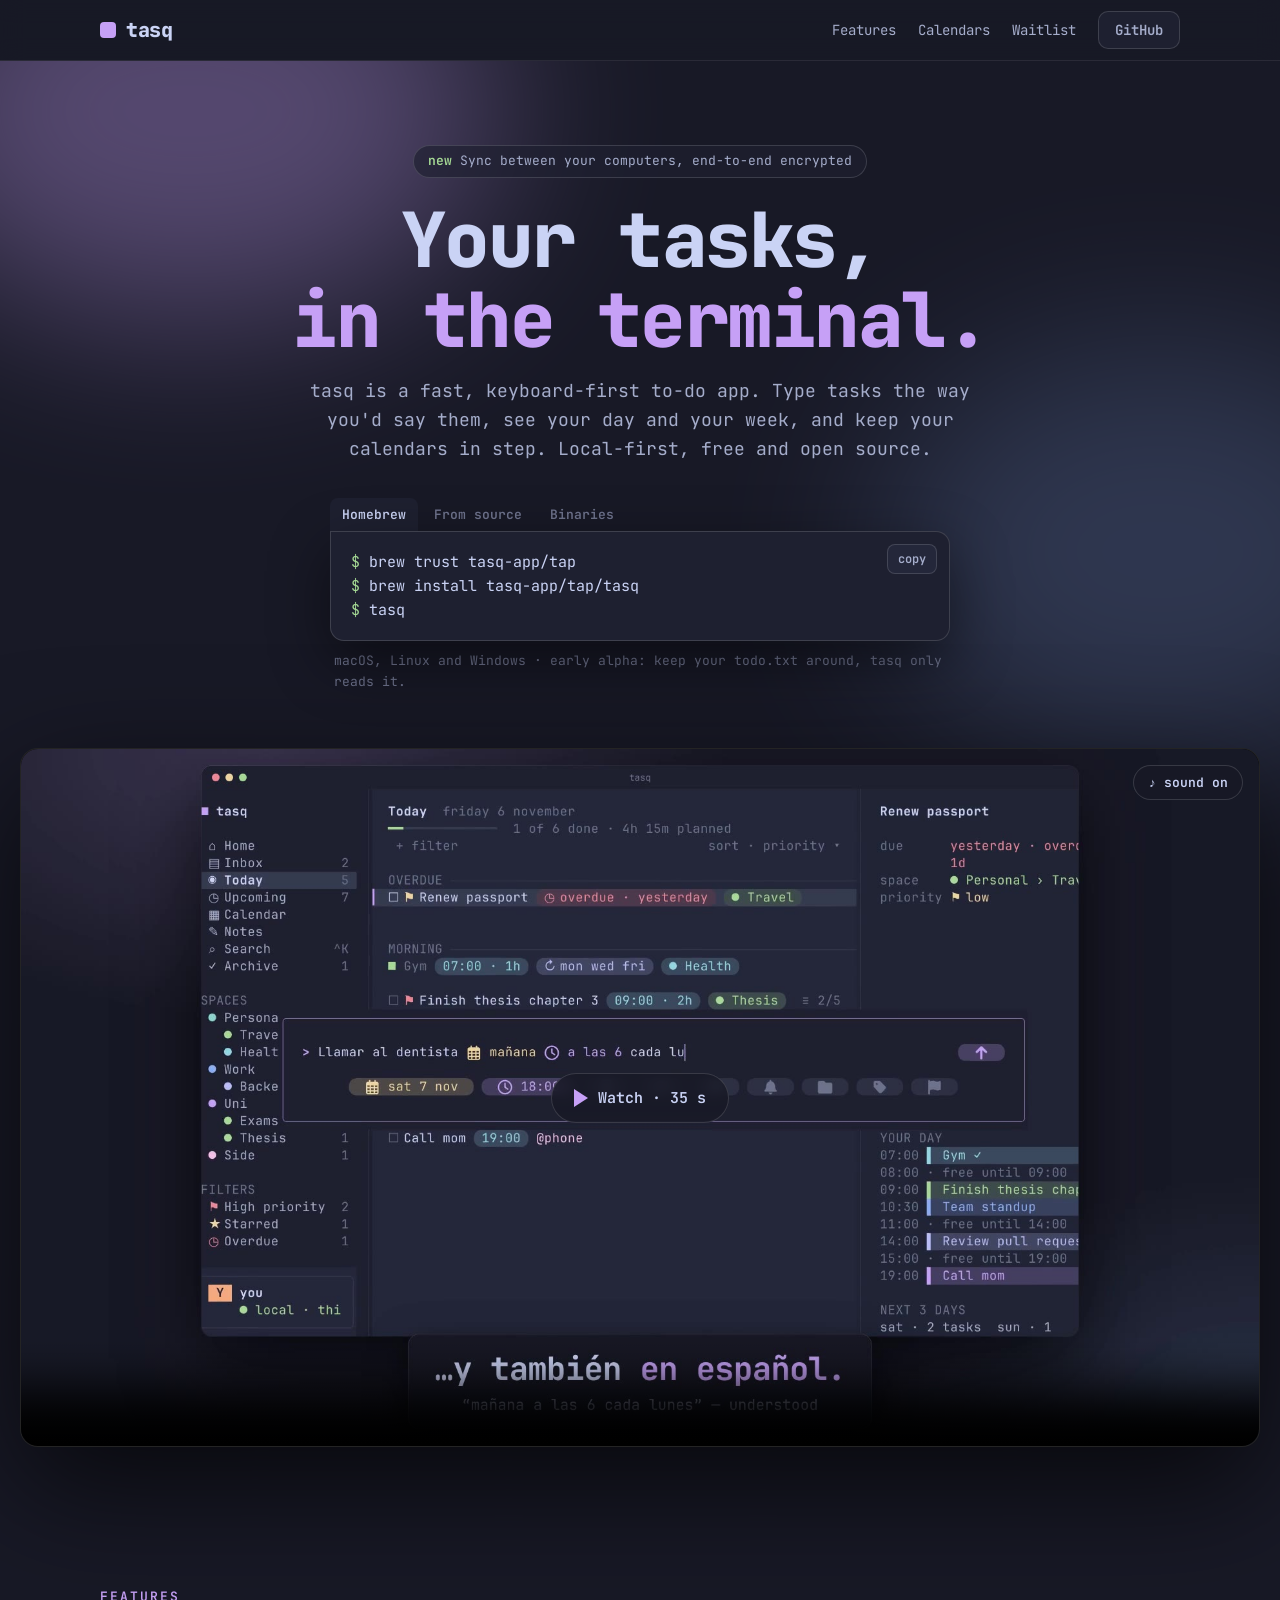
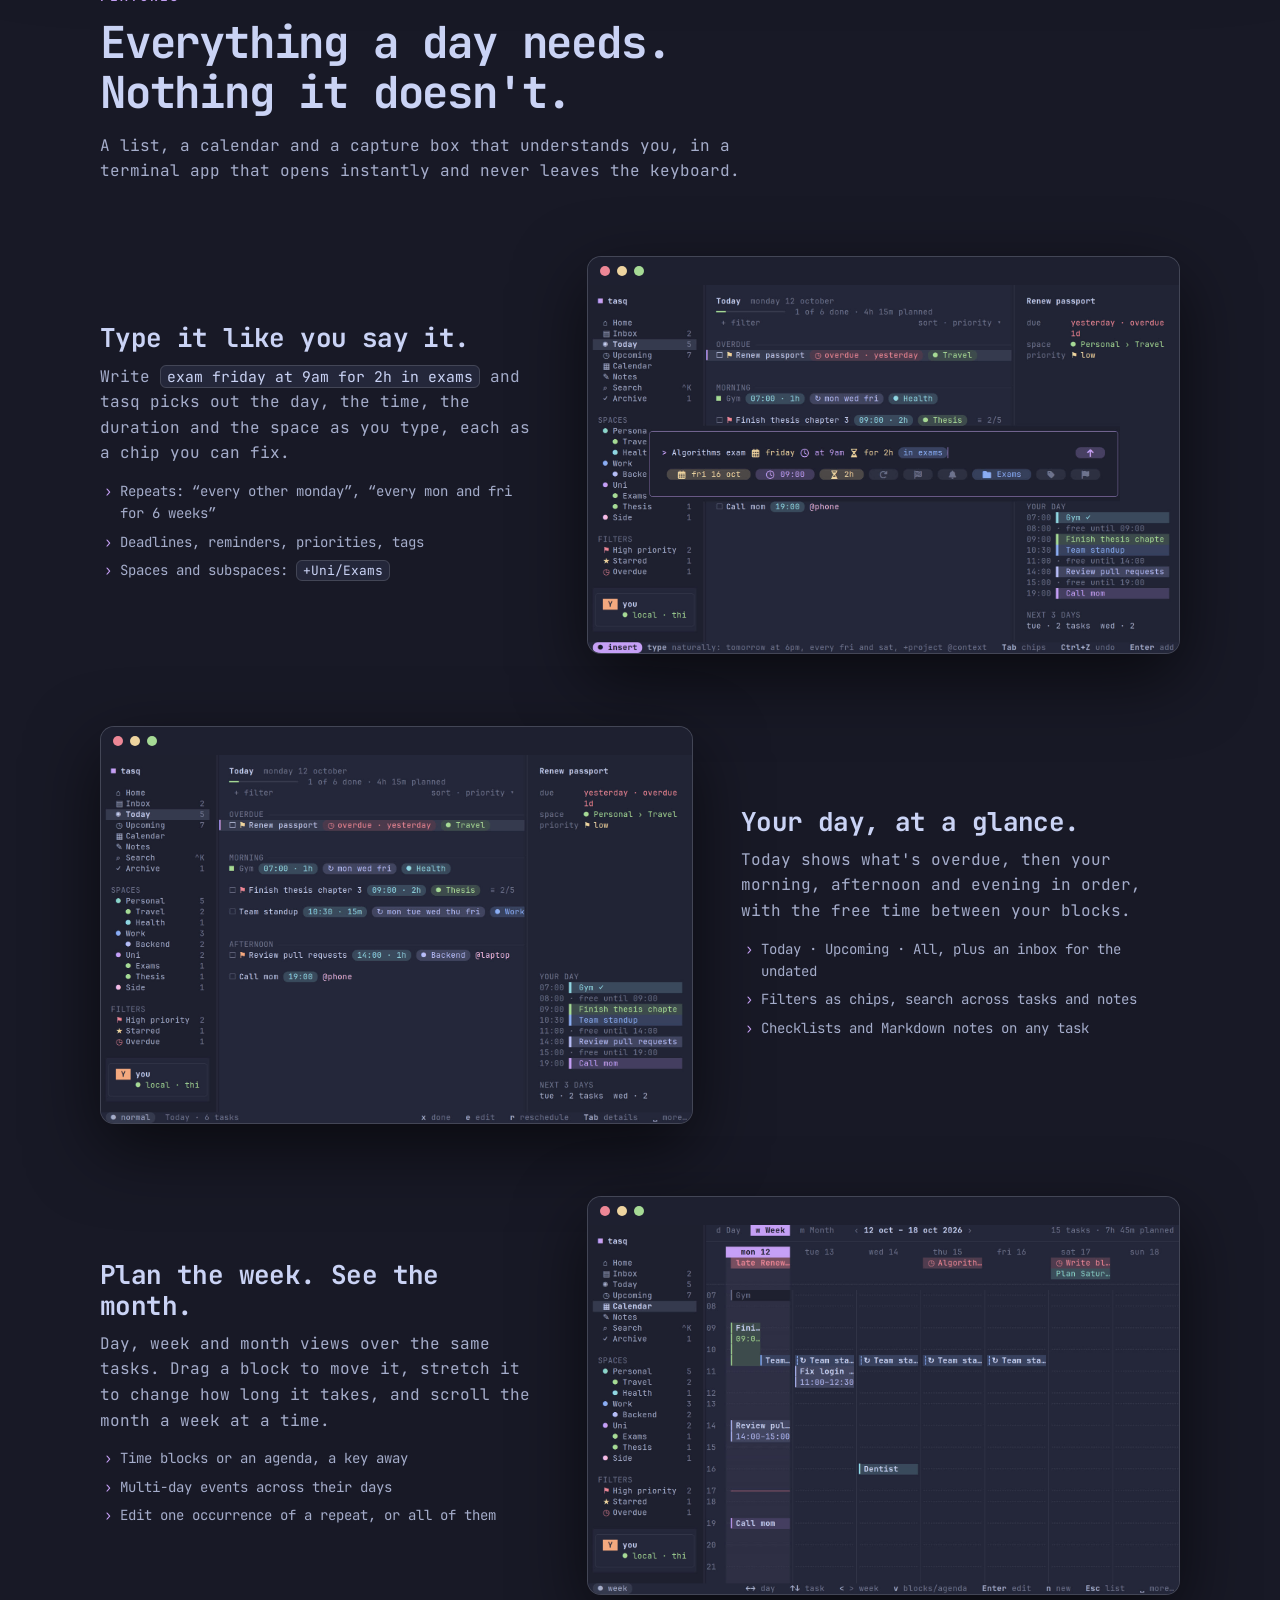
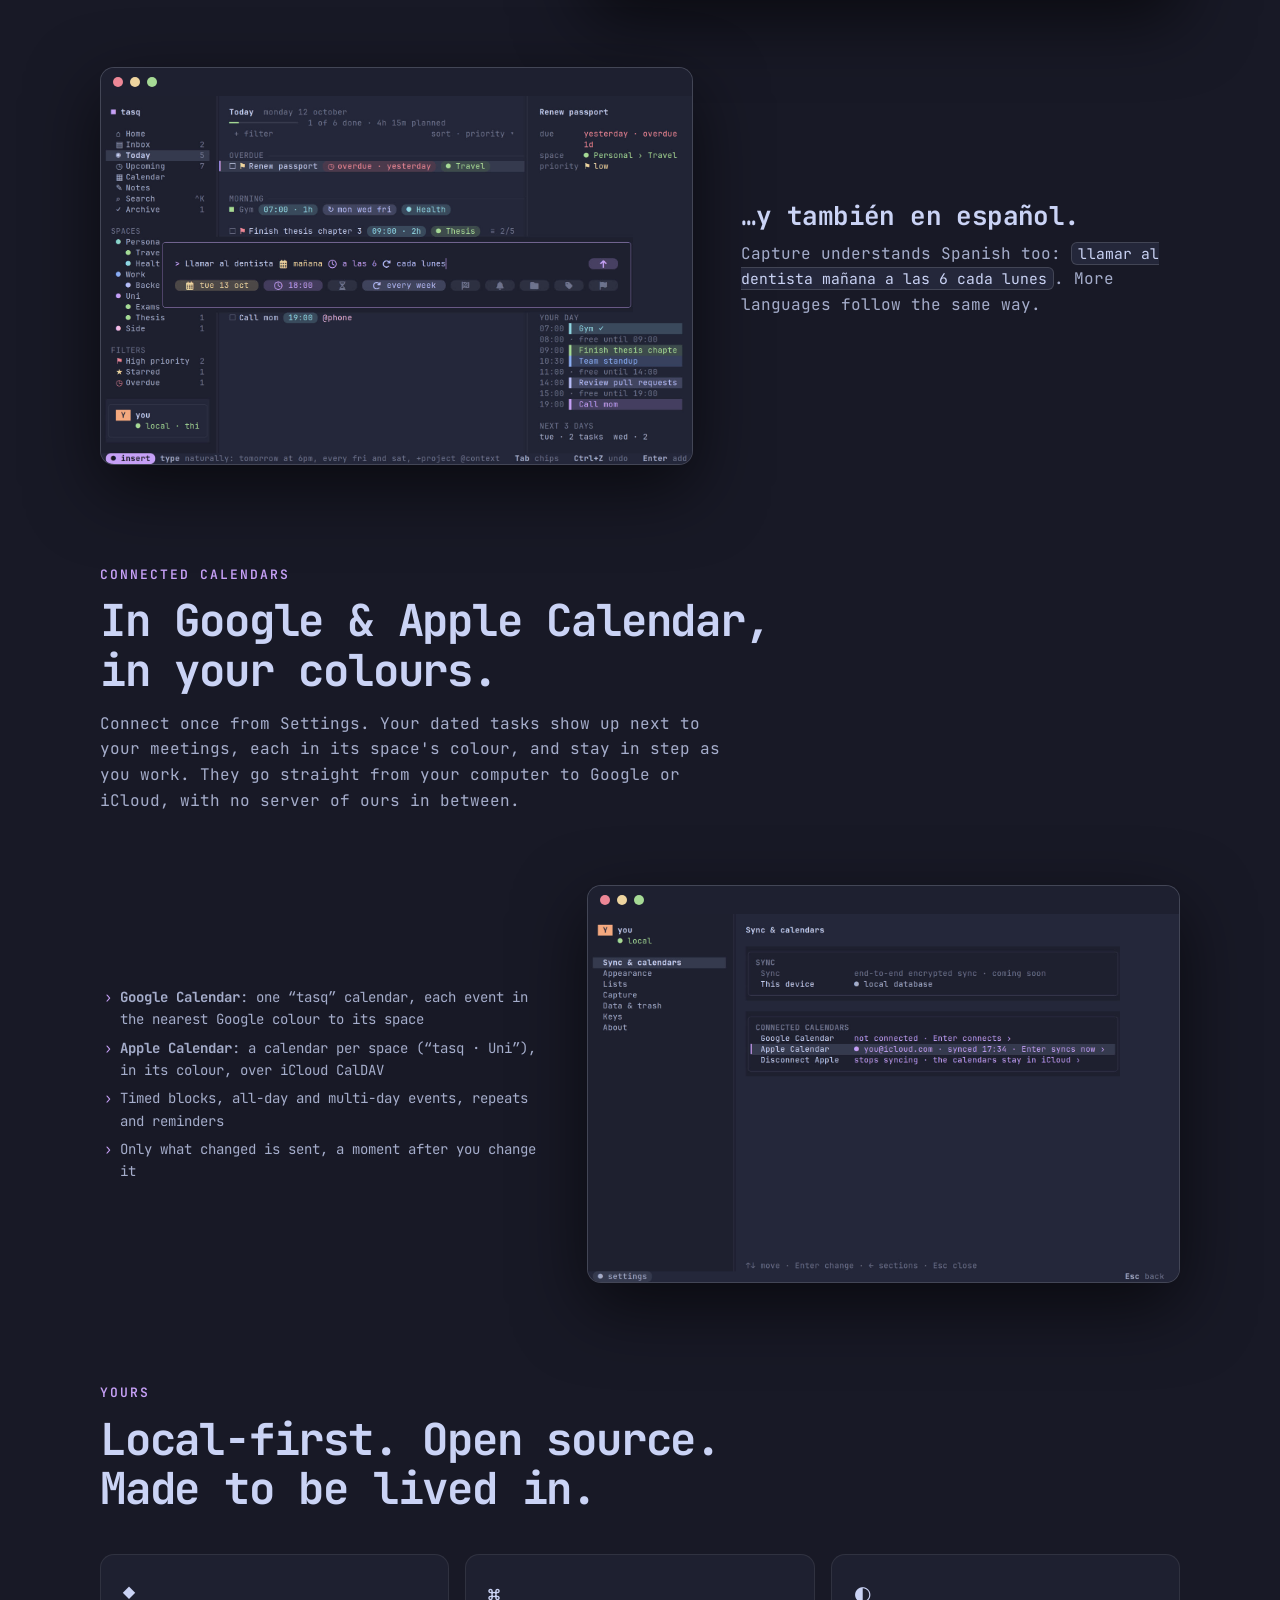
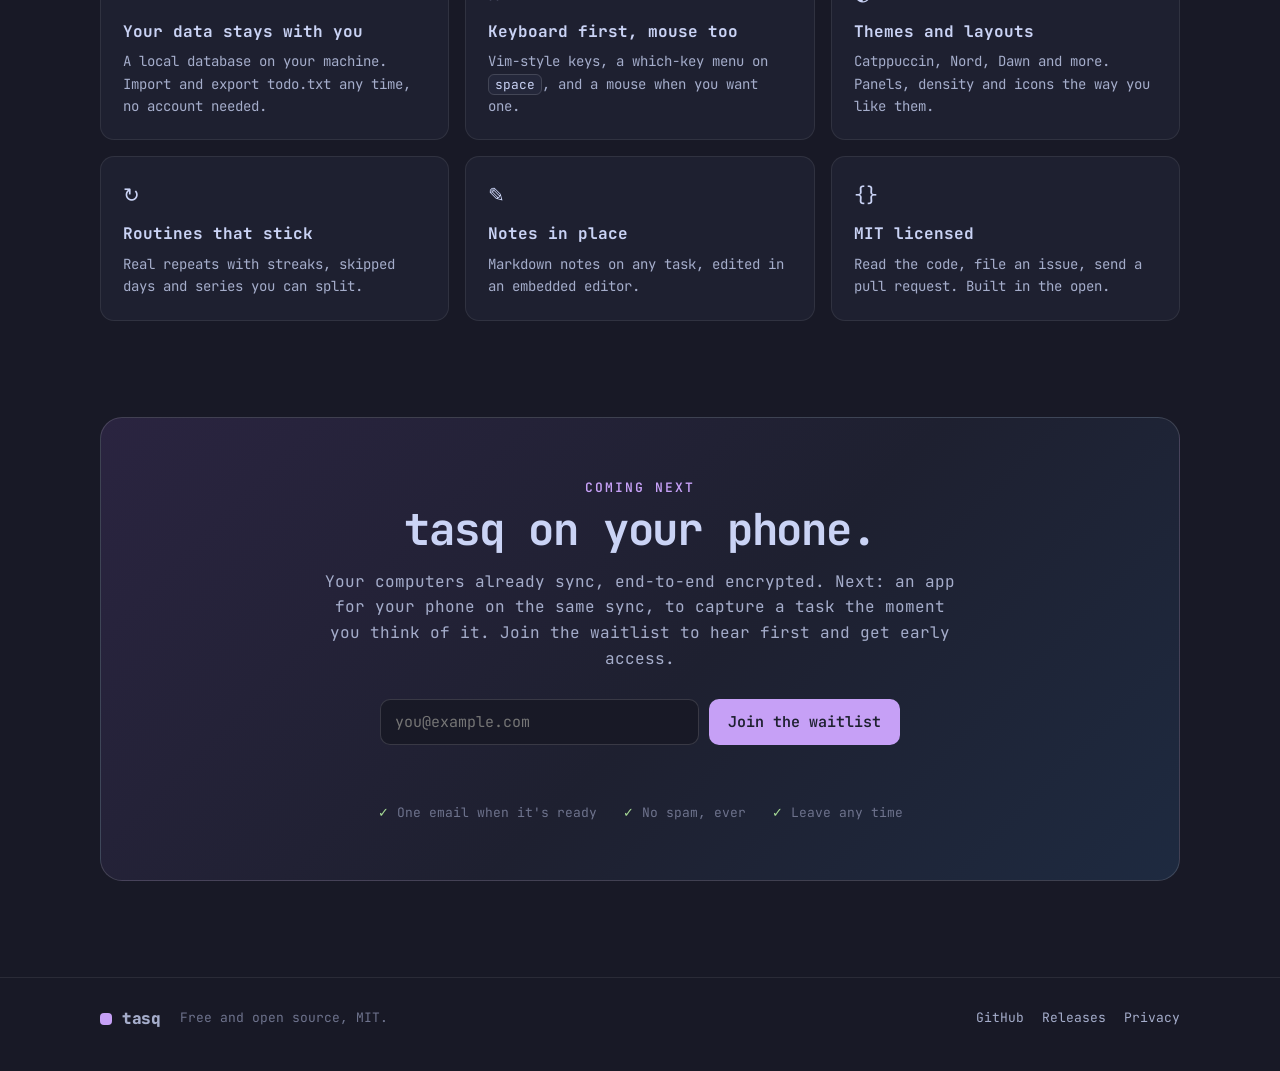
==== commit 8a327fe0: "chore: trailer with sound, the whole terminal in view, full screen on phones" ====
--- a/site/index.html
+++ b/site/index.html
@@ -68,13 +68,18 @@
 .note a{color:var(--dim)}
 
 /* Video */
-/* Wider than the text column: the trailer is the page's centrepiece. */
-.film{position:relative;z-index:1;left:50%;transform:translateX(-50%);margin-top:56px;width:min(1280px,calc(100vw - 40px));border-radius:18px;overflow:hidden;border:1px solid var(--line2);box-shadow:0 40px 120px #000a;background:#000}
+/* Wider than the text column, big enough to read the whole terminal: the
+   trailer is the page's centrepiece. */
+.film{position:relative;z-index:1;left:50%;transform:translateX(-50%);margin-top:56px;width:min(1600px,calc(100vw - 40px));border-radius:18px;overflow:hidden;border:1px solid var(--line2);box-shadow:0 40px 120px #000a;background:#000}
 .film video{display:block;width:100%;aspect-ratio:16/9;height:auto}
-/* Phones get the portrait cut, close on the action. */
+.film .sound,.film .play{position:absolute;font:600 13px var(--mono);color:var(--fg);background:#181926d9;border:1px solid var(--line2);border-radius:999px;cursor:pointer;backdrop-filter:blur(6px)}
+.film .sound{right:16px;top:16px;padding:8px 14px}
+.film .sound:hover{border-color:var(--accent)}
+/* Phones: the wide cut too, full screen the moment it plays. */
+.film .play{left:50%;top:50%;transform:translate(-50%,-50%);padding:14px 22px;font-size:15px;display:flex;align-items:center;gap:10px}
+.film .play::before{content:"";border-left:14px solid var(--accent);border-top:9px solid transparent;border-bottom:9px solid transparent}
 @media (max-width:700px){
   .film{width:calc(100vw - 32px);border-radius:14px}
-  .film video{aspect-ratio:4/5}
 }
 
 /* Sections */
@@ -167,11 +172,13 @@
 <span class="p">→ </span><a href="https://github.com/tasq-app/tasq/releases/latest">github.com/tasq-app/tasq/releases</a></pre>
         <button class="copy" type="button">copy</button>
       </div>
-      <p class="note">macOS and Linux · early alpha: keep your todo.txt around, tasq only reads it.</p>
+      <p class="note">macOS, Linux and Windows · early alpha: keep your todo.txt around, tasq only reads it.</p>
     </div>
 
     <div class="film">
-      <video id="trailer" poster="img/poster.jpg" autoplay muted loop playsinline controls preload="metadata"></video>
+      <video id="trailer" poster="img/poster.jpg" src="tasq-trailer.mp4" muted loop playsinline preload="metadata"></video>
+      <button class="sound" type="button" hidden>♪ sound on</button>
+      <button class="play" type="button" hidden>Watch · 35 s</button>
     </div>
   </div>
 </header>
@@ -292,14 +299,39 @@
 const WAITLIST_ENDPOINT = "https://formspree.io/f/meaawjvy";
 const WAITLIST_EMAIL = "jfgm299@gmail.com";
 
-// The trailer: the portrait cut on a phone, the wide one elsewhere.
+// The trailer. A computer plays it in the page, muted until asked; a phone
+// waits for a tap, then plays it full screen, with sound, sideways.
 (() => {
   const v = document.getElementById('trailer');
-  const portrait = matchMedia('(max-width: 700px)').matches;
-  v.poster = portrait ? 'img/poster-vertical.jpg' : 'img/poster.jpg';
-  v.src = portrait ? 'tasq-trailer-vertical.mp4' : 'tasq-trailer.mp4';
-  // Autoplay is muted, and only where the browser allows it.
-  v.play().catch(() => {});
+  const film = v.parentElement;
+  const sound = film.querySelector('.sound'), play = film.querySelector('.play');
+  const phone = matchMedia('(max-width: 700px), (pointer: coarse)').matches;
+  const fullscreen = () => document.fullscreenElement || document.webkitFullscreenElement;
+  if (!phone) {
+    v.controls = true;
+    sound.hidden = false;
+    v.addEventListener('volumechange', () => { sound.hidden = !v.muted; });
+    sound.addEventListener('click', () => { v.muted = false; v.currentTime = 0; v.play().catch(() => {}); });
+    v.play().catch(() => {});
+    return;
+  }
+  play.hidden = false;
+  play.addEventListener('click', async () => {
+    v.muted = false; v.loop = false; v.controls = true; v.currentTime = 0;
+    const p = v.play();
+    try {
+      if (v.requestFullscreen) await v.requestFullscreen();
+      else if (v.webkitEnterFullscreen) v.webkitEnterFullscreen();  // iPhone
+      await screen.orientation?.lock?.('landscape');
+    } catch {}
+    await p?.catch(() => {});
+    play.hidden = true;
+  });
+  // Out of full screen: back to the poster.
+  const back = () => { if (!fullscreen()) { v.pause(); v.controls = false; play.hidden = false; v.load(); } };
+  document.addEventListener('fullscreenchange', back);
+  v.addEventListener('webkitendfullscreen', back);
+  v.addEventListener('ended', () => { if (document.exitFullscreen && fullscreen()) document.exitFullscreen(); else back(); });
 })();
 
 // Install tabs and copy.
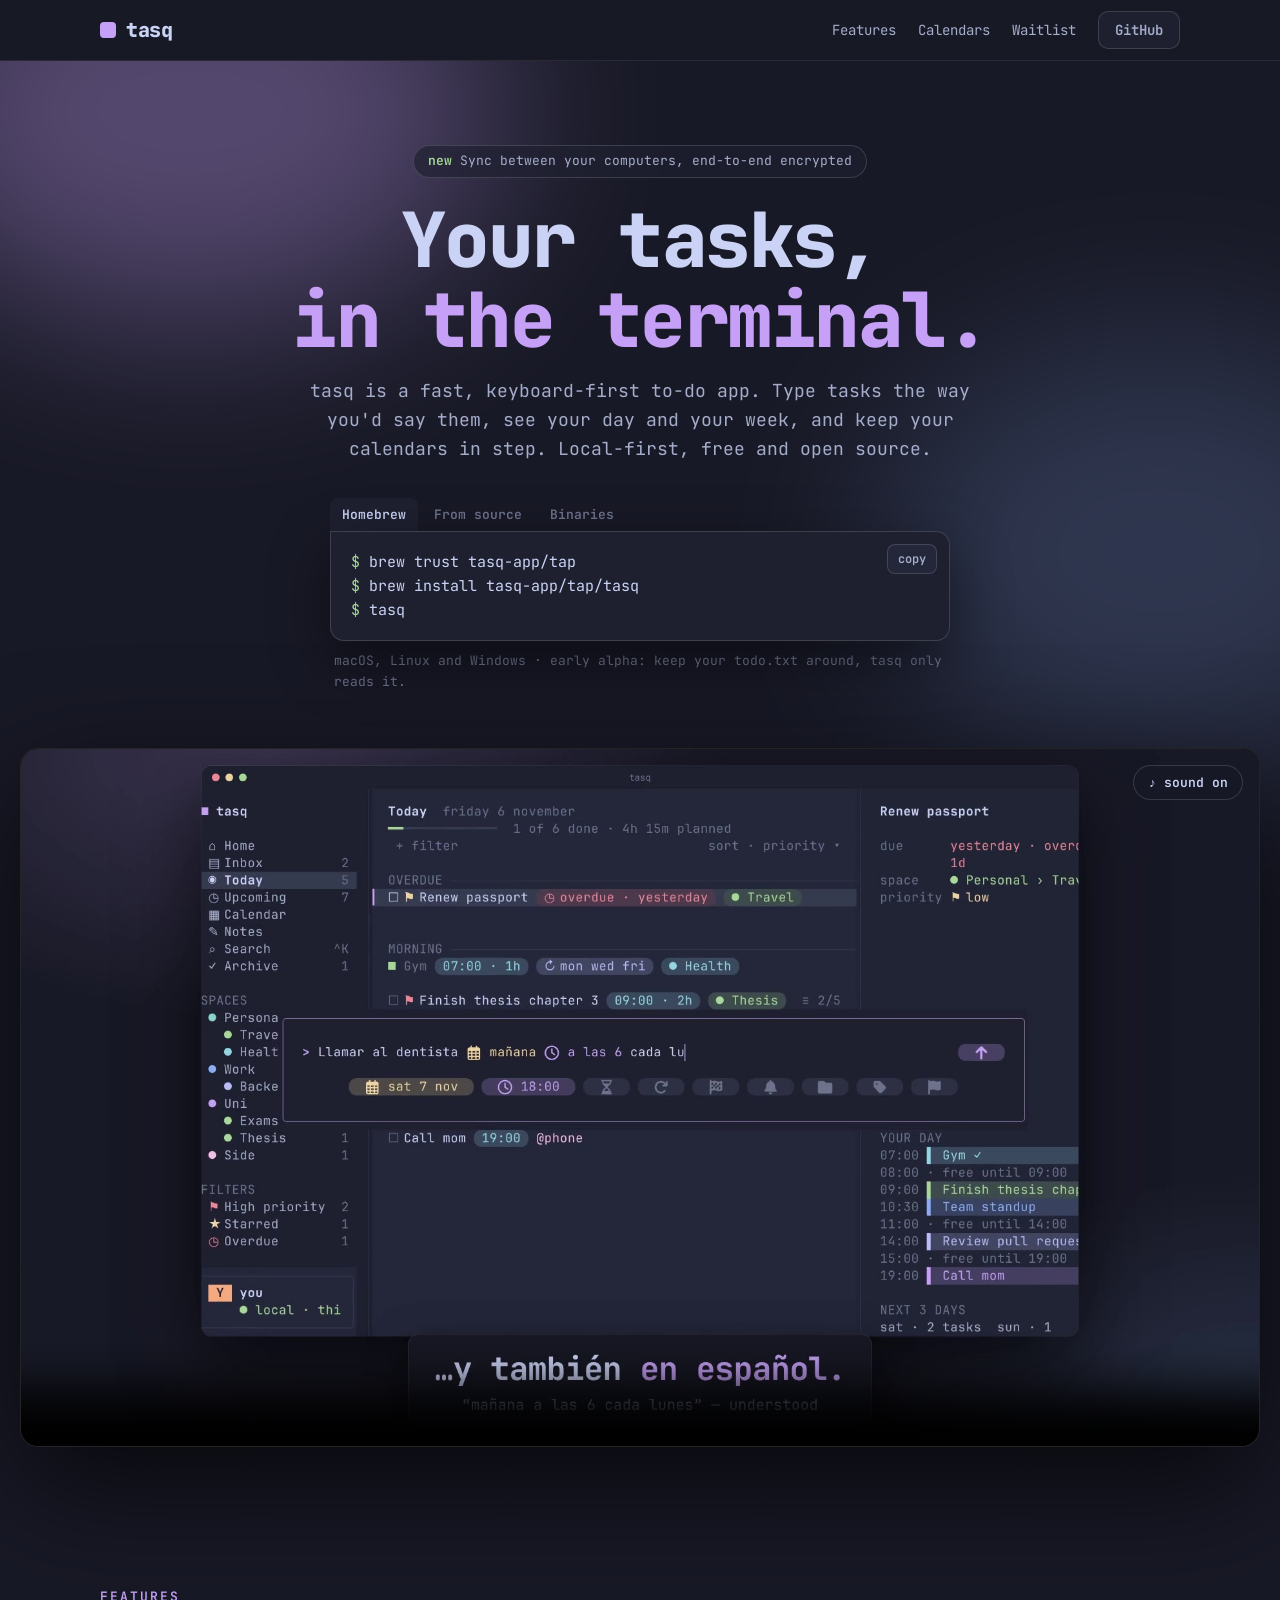
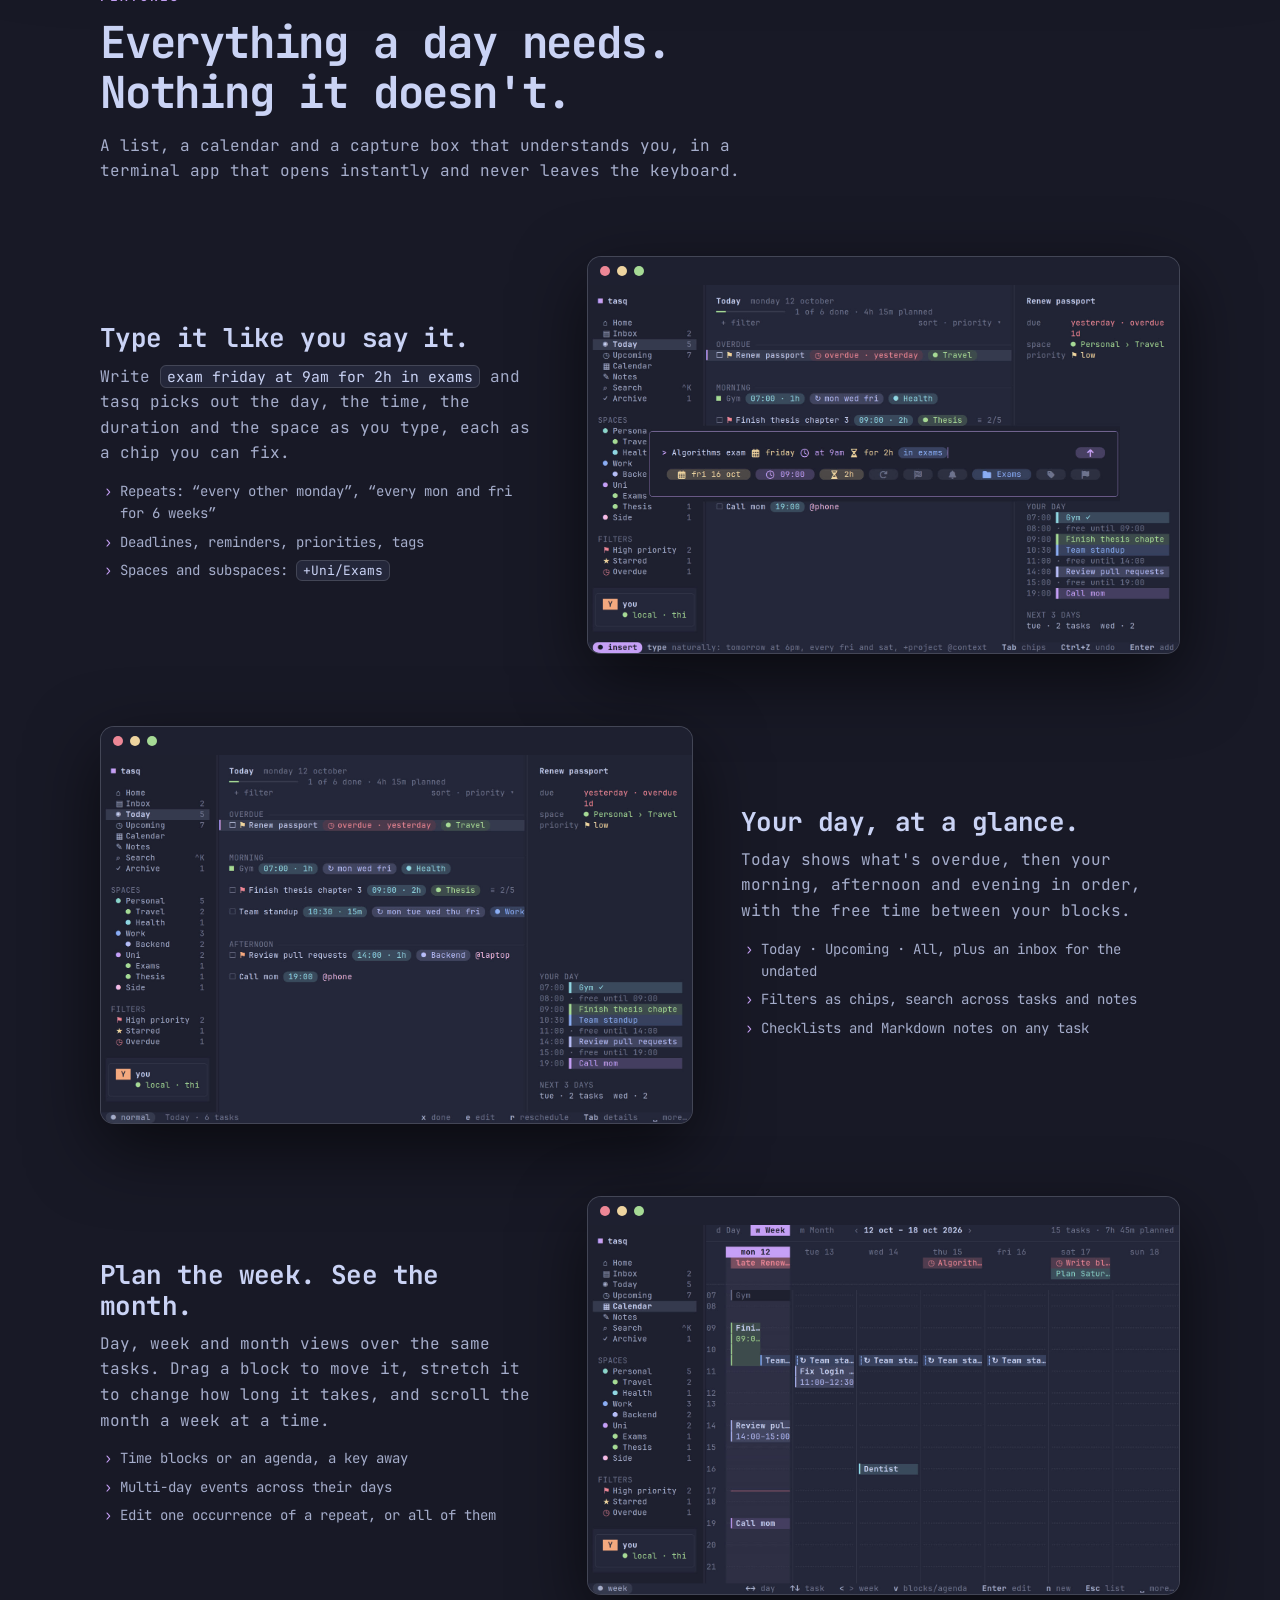
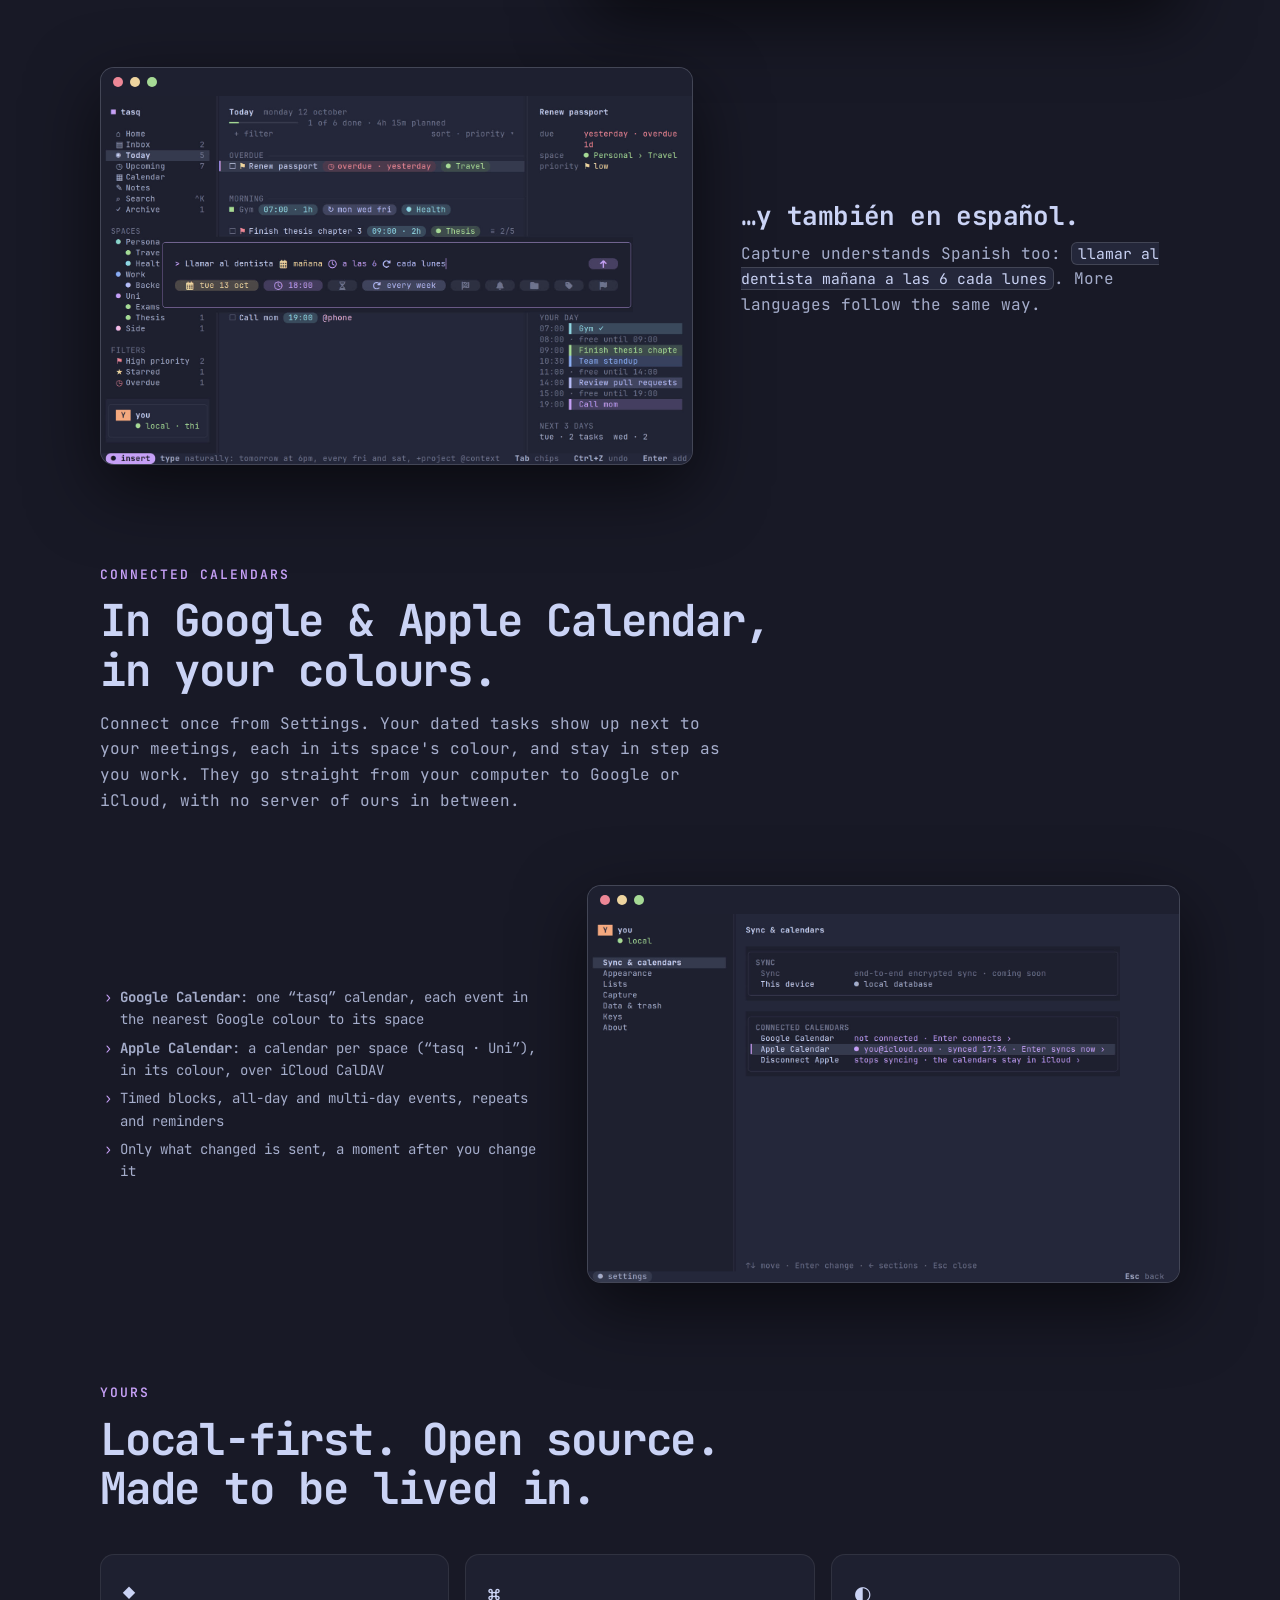
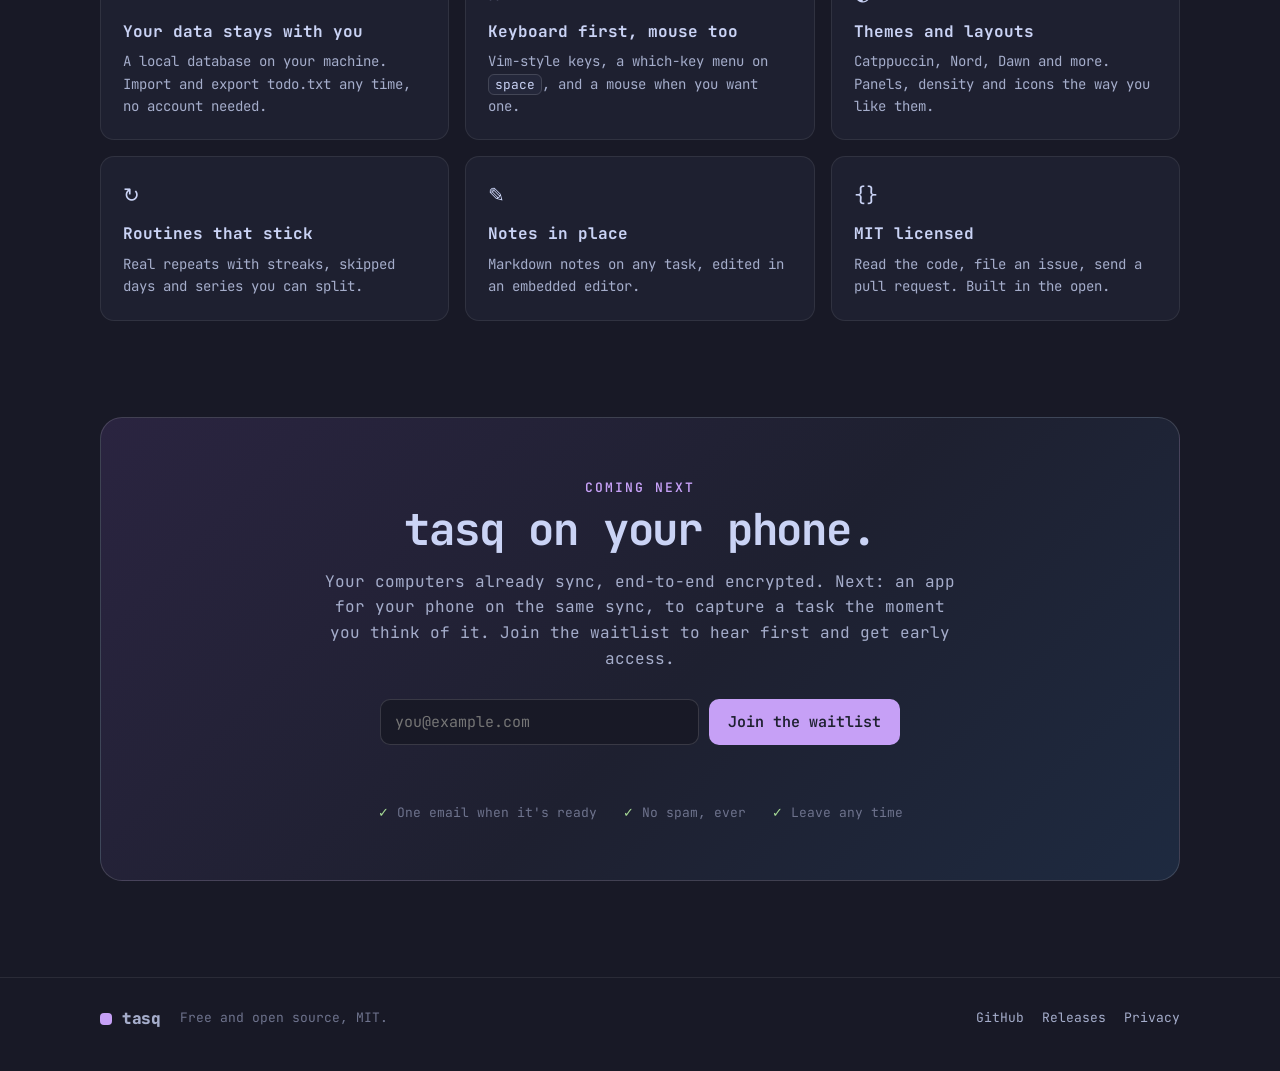
==== commit abf5586a: "fix(site): the Watch button only on phones, and gone once it plays" ====
--- a/site/index.html
+++ b/site/index.html
@@ -78,6 +78,8 @@
 /* Phones: the wide cut too, full screen the moment it plays. */
 .film .play{left:50%;top:50%;transform:translate(-50%,-50%);padding:14px 22px;font-size:15px;display:flex;align-items:center;gap:10px}
 .film .play::before{content:"";border-left:14px solid var(--accent);border-top:9px solid transparent;border-bottom:9px solid transparent}
+/* `hidden` has to win over the buttons' own display. */
+.film [hidden]{display:none}
 @media (max-width:700px){
   .film{width:calc(100vw - 32px);border-radius:14px}
 }
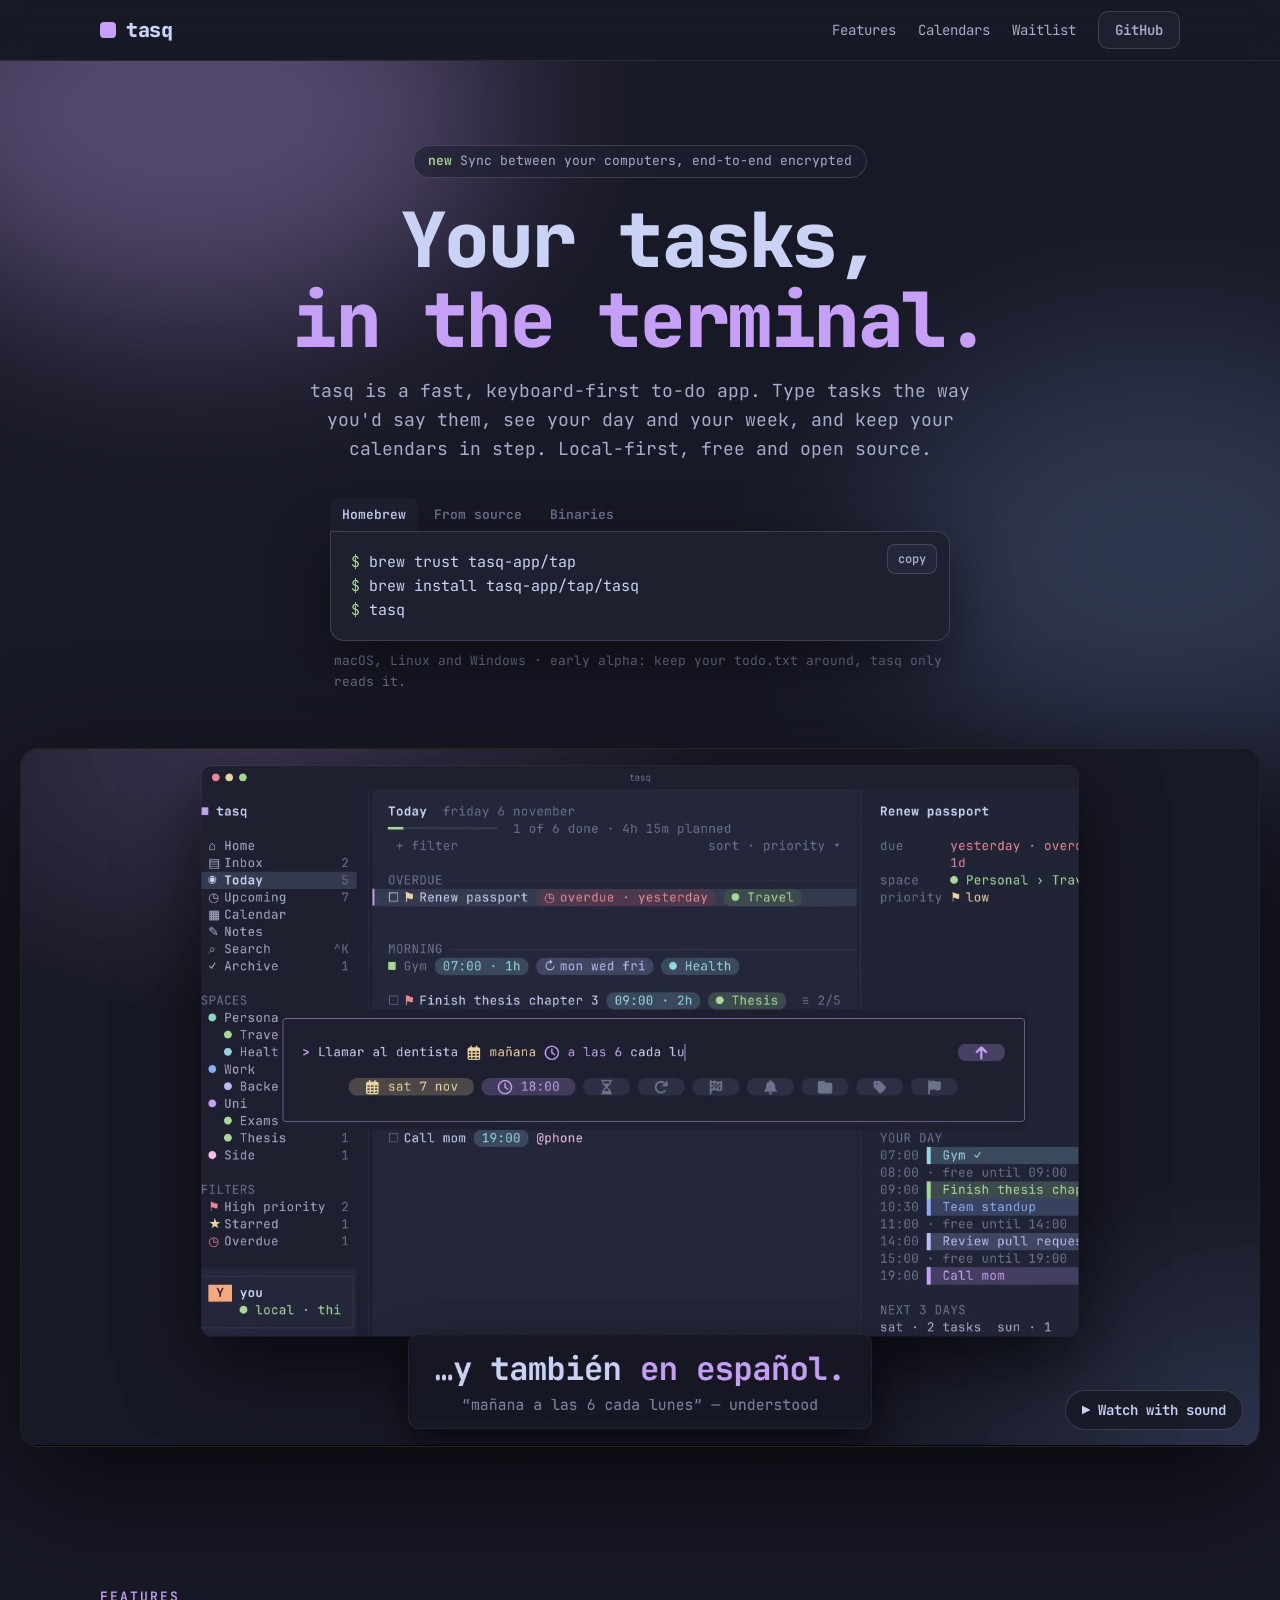
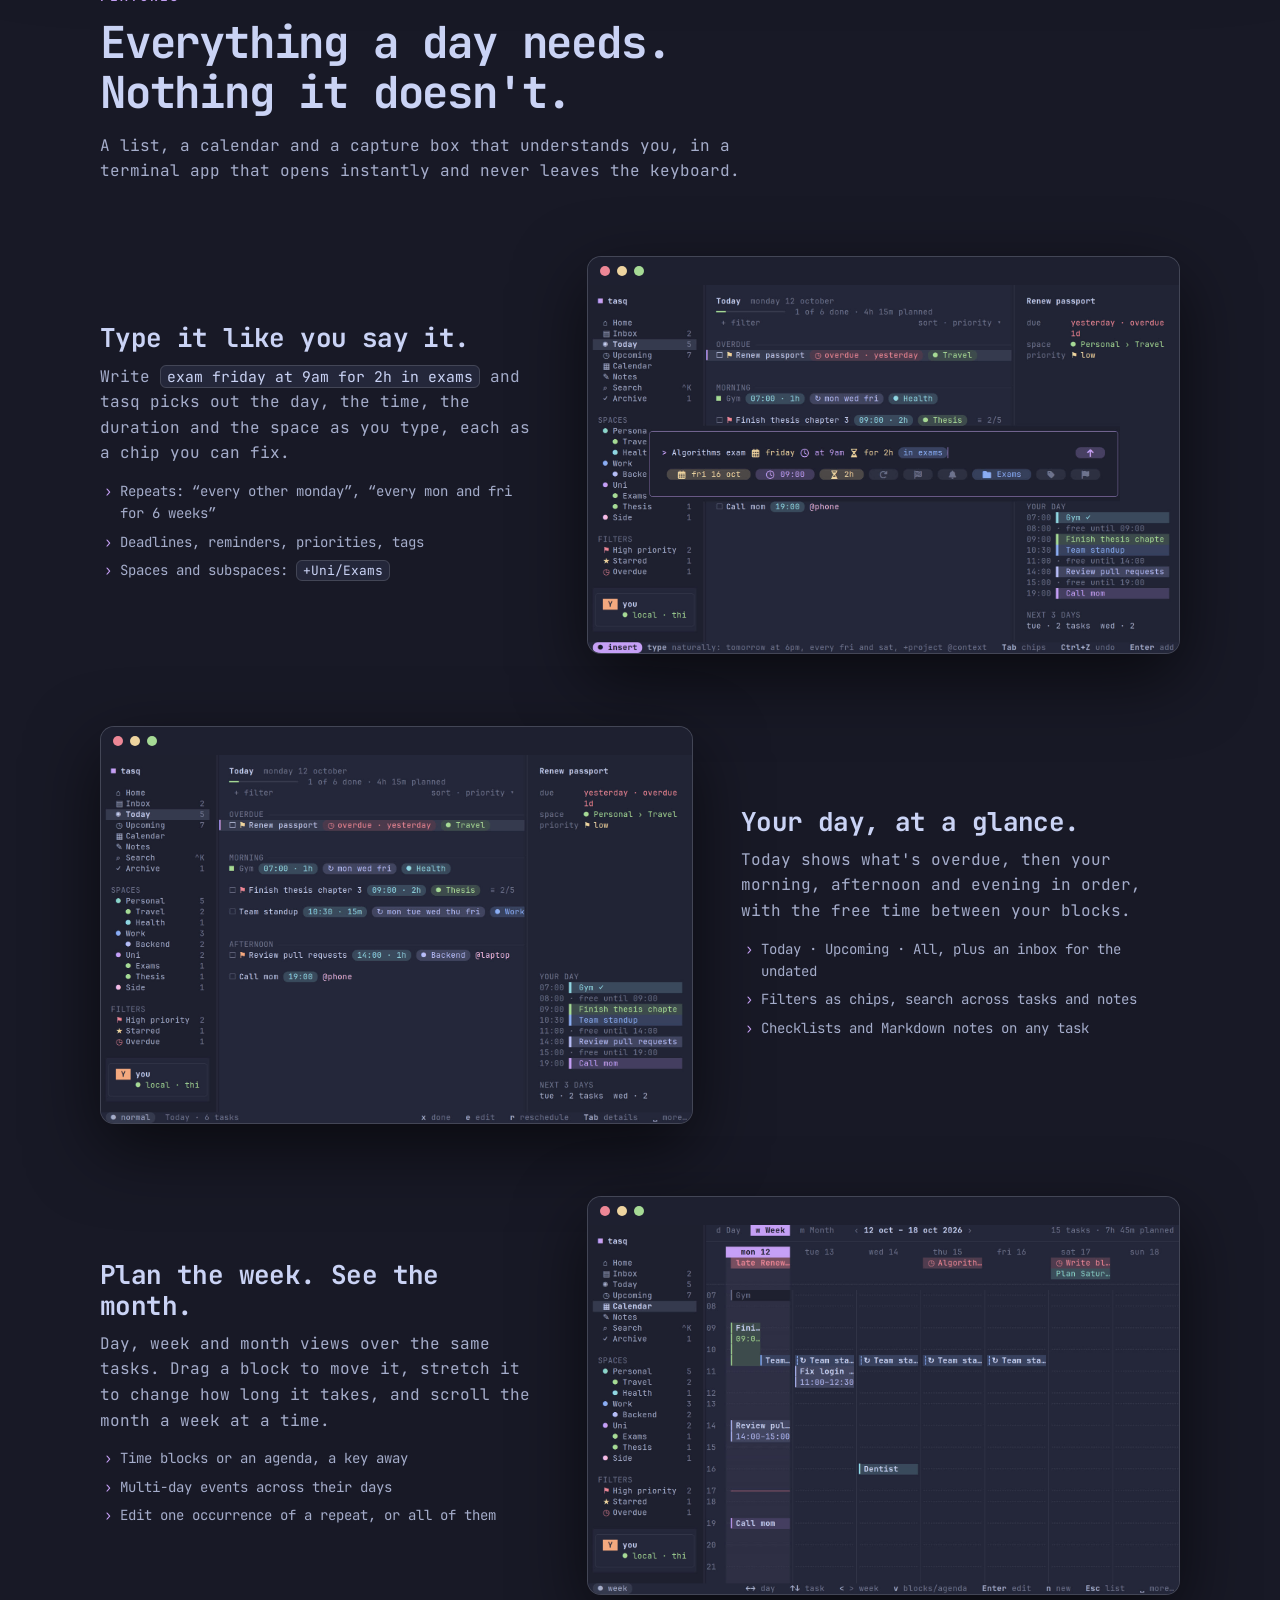
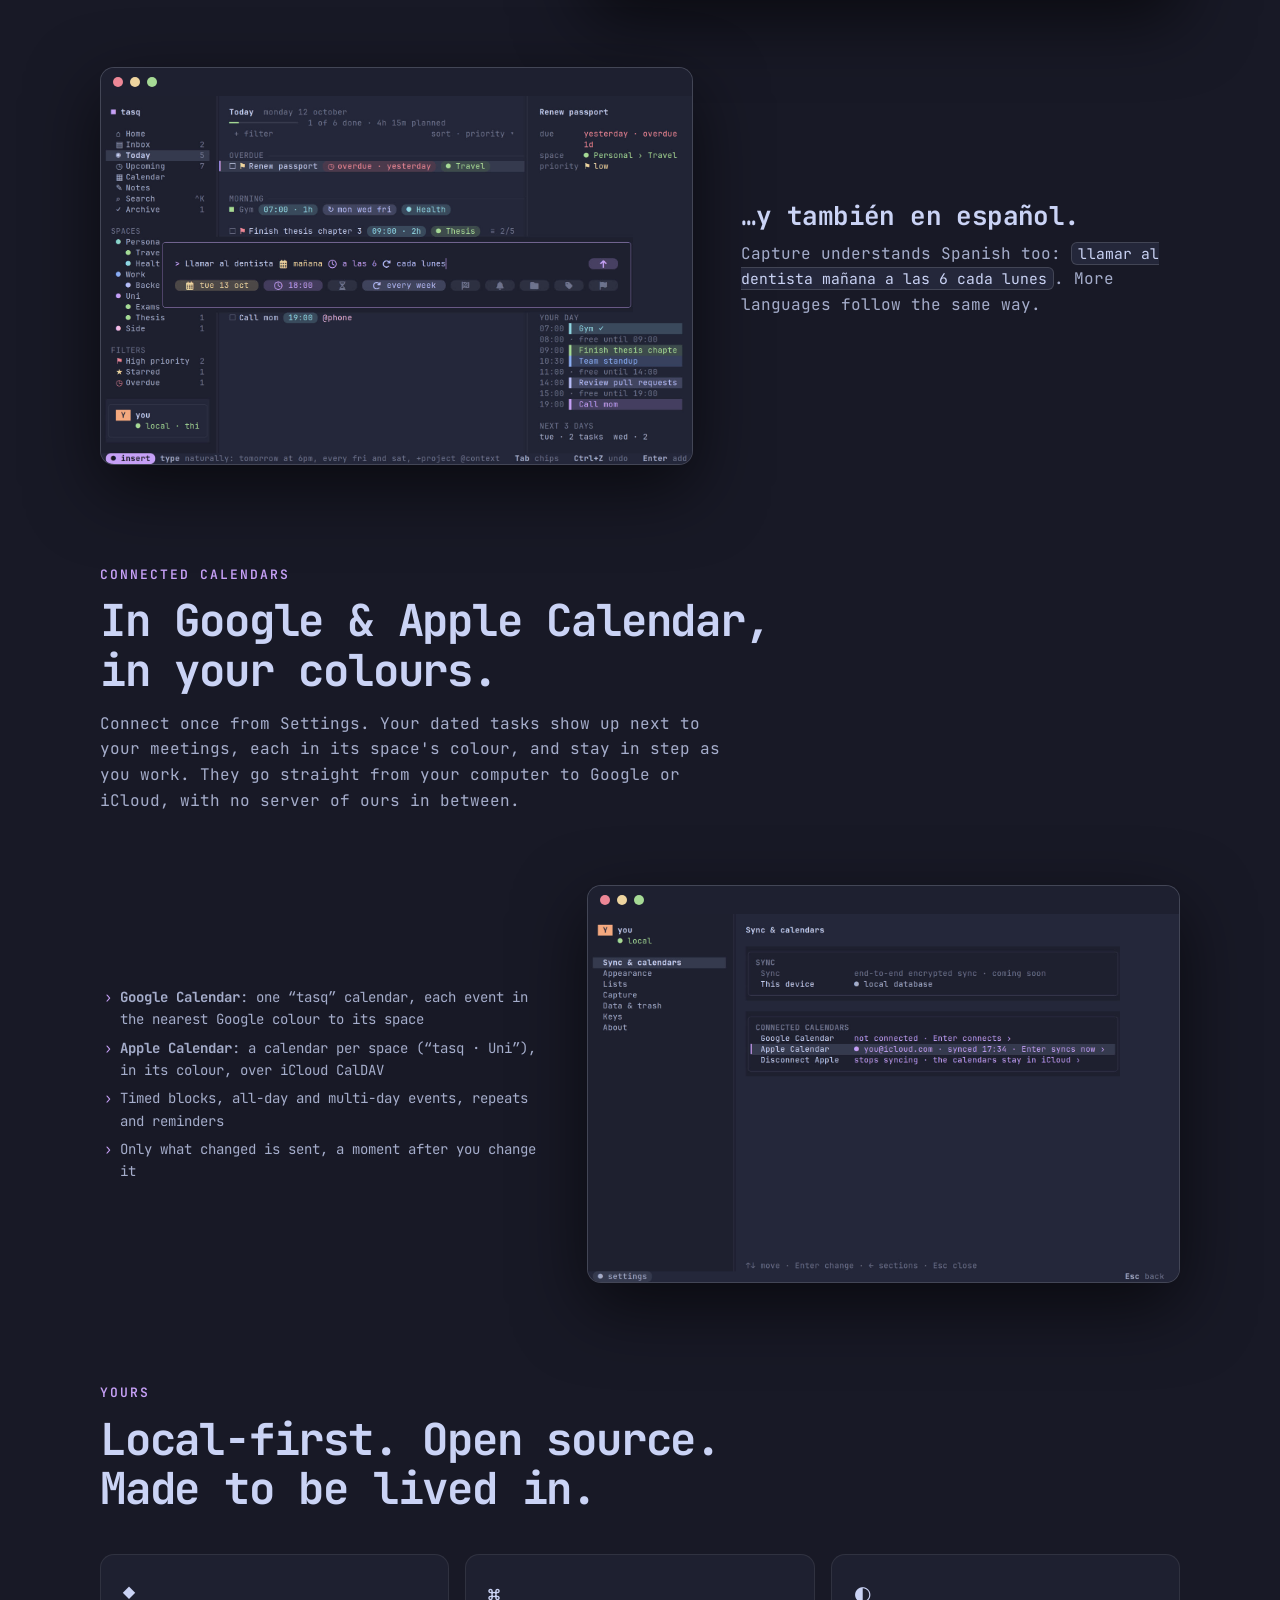
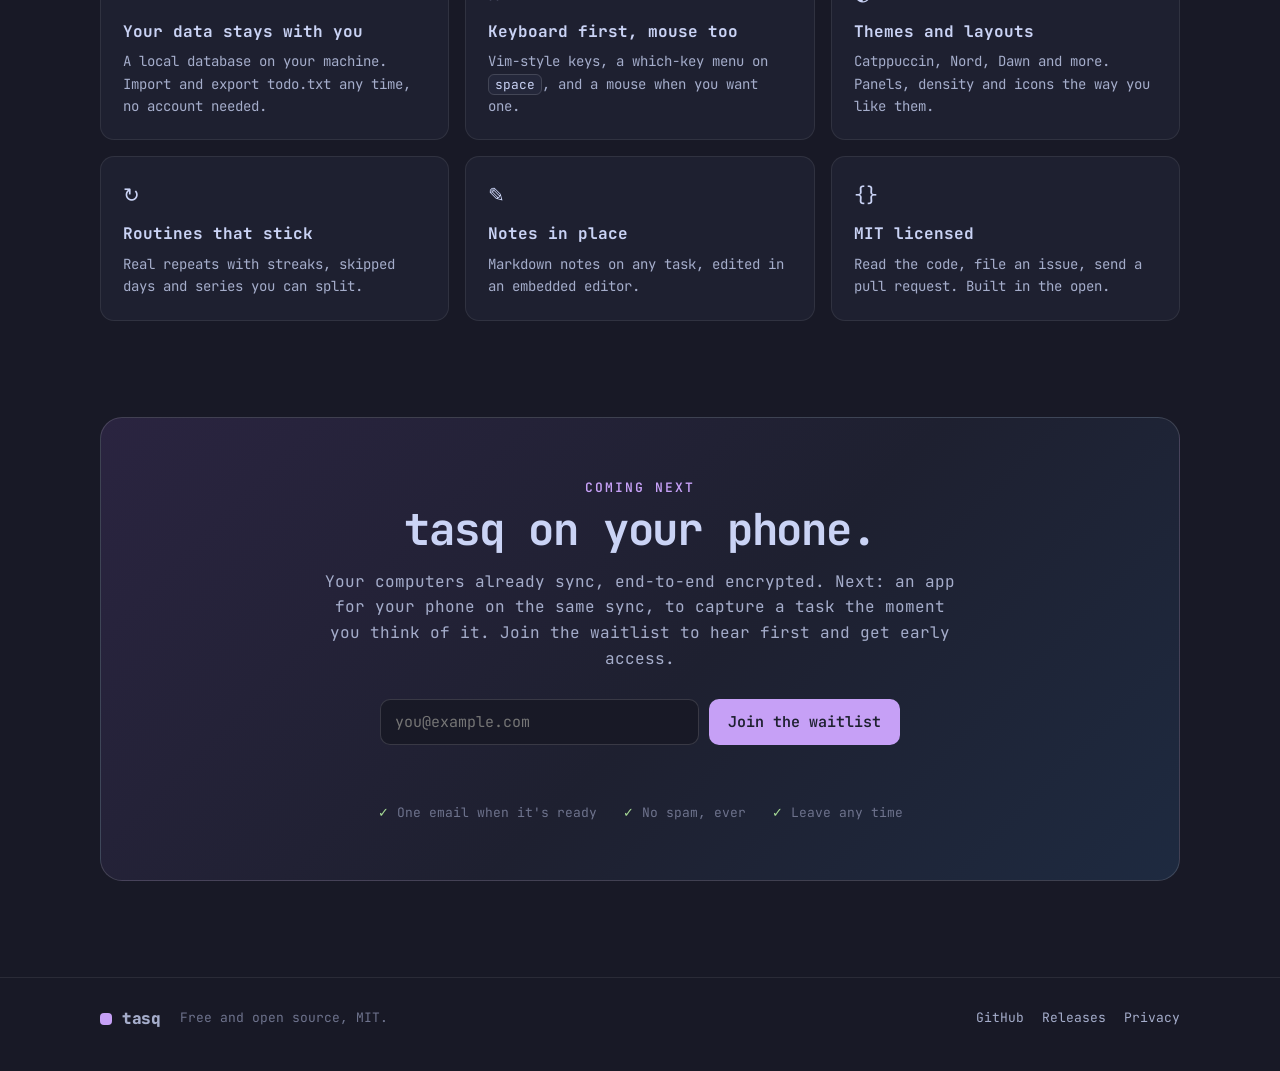
==== commit 629d8f1e: "fix(site): one click on the trailer plays it with sound" ====
--- a/site/index.html
+++ b/site/index.html
@@ -73,8 +73,9 @@
 .film{position:relative;z-index:1;left:50%;transform:translateX(-50%);margin-top:56px;width:min(1600px,calc(100vw - 40px));border-radius:18px;overflow:hidden;border:1px solid var(--line2);box-shadow:0 40px 120px #000a;background:#000}
 .film video{display:block;width:100%;aspect-ratio:16/9;height:auto}
 .film .sound,.film .play{position:absolute;font:600 13px var(--mono);color:var(--fg);background:#181926d9;border:1px solid var(--line2);border-radius:999px;cursor:pointer;backdrop-filter:blur(6px)}
-.film .sound{right:16px;top:16px;padding:8px 14px}
-.film .sound:hover{border-color:var(--accent)}
+.film .sound{right:16px;bottom:16px;padding:10px 16px;font-size:14px}
+.film.preview{cursor:pointer}
+.film.preview:hover .sound{border-color:var(--accent);color:#fff}
 /* Phones: the wide cut too, full screen the moment it plays. */
 .film .play{left:50%;top:50%;transform:translate(-50%,-50%);padding:14px 22px;font-size:15px;display:flex;align-items:center;gap:10px}
 .film .play::before{content:"";border-left:14px solid var(--accent);border-top:9px solid transparent;border-bottom:9px solid transparent}
@@ -179,7 +180,7 @@
 
     <div class="film">
       <video id="trailer" poster="img/poster.jpg" src="tasq-trailer.mp4" muted loop playsinline preload="metadata"></video>
-      <button class="sound" type="button" hidden>♪ sound on</button>
+      <button class="sound" type="button" hidden>▶ Watch with sound</button>
       <button class="play" type="button" hidden>Watch · 35 s</button>
     </div>
   </div>
@@ -310,10 +311,19 @@
   const phone = matchMedia('(max-width: 700px), (pointer: coarse)').matches;
   const fullscreen = () => document.fullscreenElement || document.webkitFullscreenElement;
   if (!phone) {
-    v.controls = true;
+    // Browsers only allow sound after a click: it plays muted as a preview,
+    // and the first click anywhere on it starts it over, with sound.
     sound.hidden = false;
-    v.addEventListener('volumechange', () => { sound.hidden = !v.muted; });
-    sound.addEventListener('click', () => { v.muted = false; v.currentTime = 0; v.play().catch(() => {}); });
+    film.classList.add('preview');
+    const withSound = e => {
+      e?.preventDefault();
+      film.classList.remove('preview');
+      sound.hidden = true;
+      v.muted = false; v.loop = false; v.controls = true; v.currentTime = 0;
+      v.play().catch(() => {});
+    };
+    film.addEventListener('click', e => { if (film.classList.contains('preview')) withSound(e); });
+    v.addEventListener('ended', () => { v.controls = false; v.muted = true; v.loop = true; sound.hidden = false; film.classList.add('preview'); v.play().catch(() => {}); });
     v.play().catch(() => {});
     return;
   }
